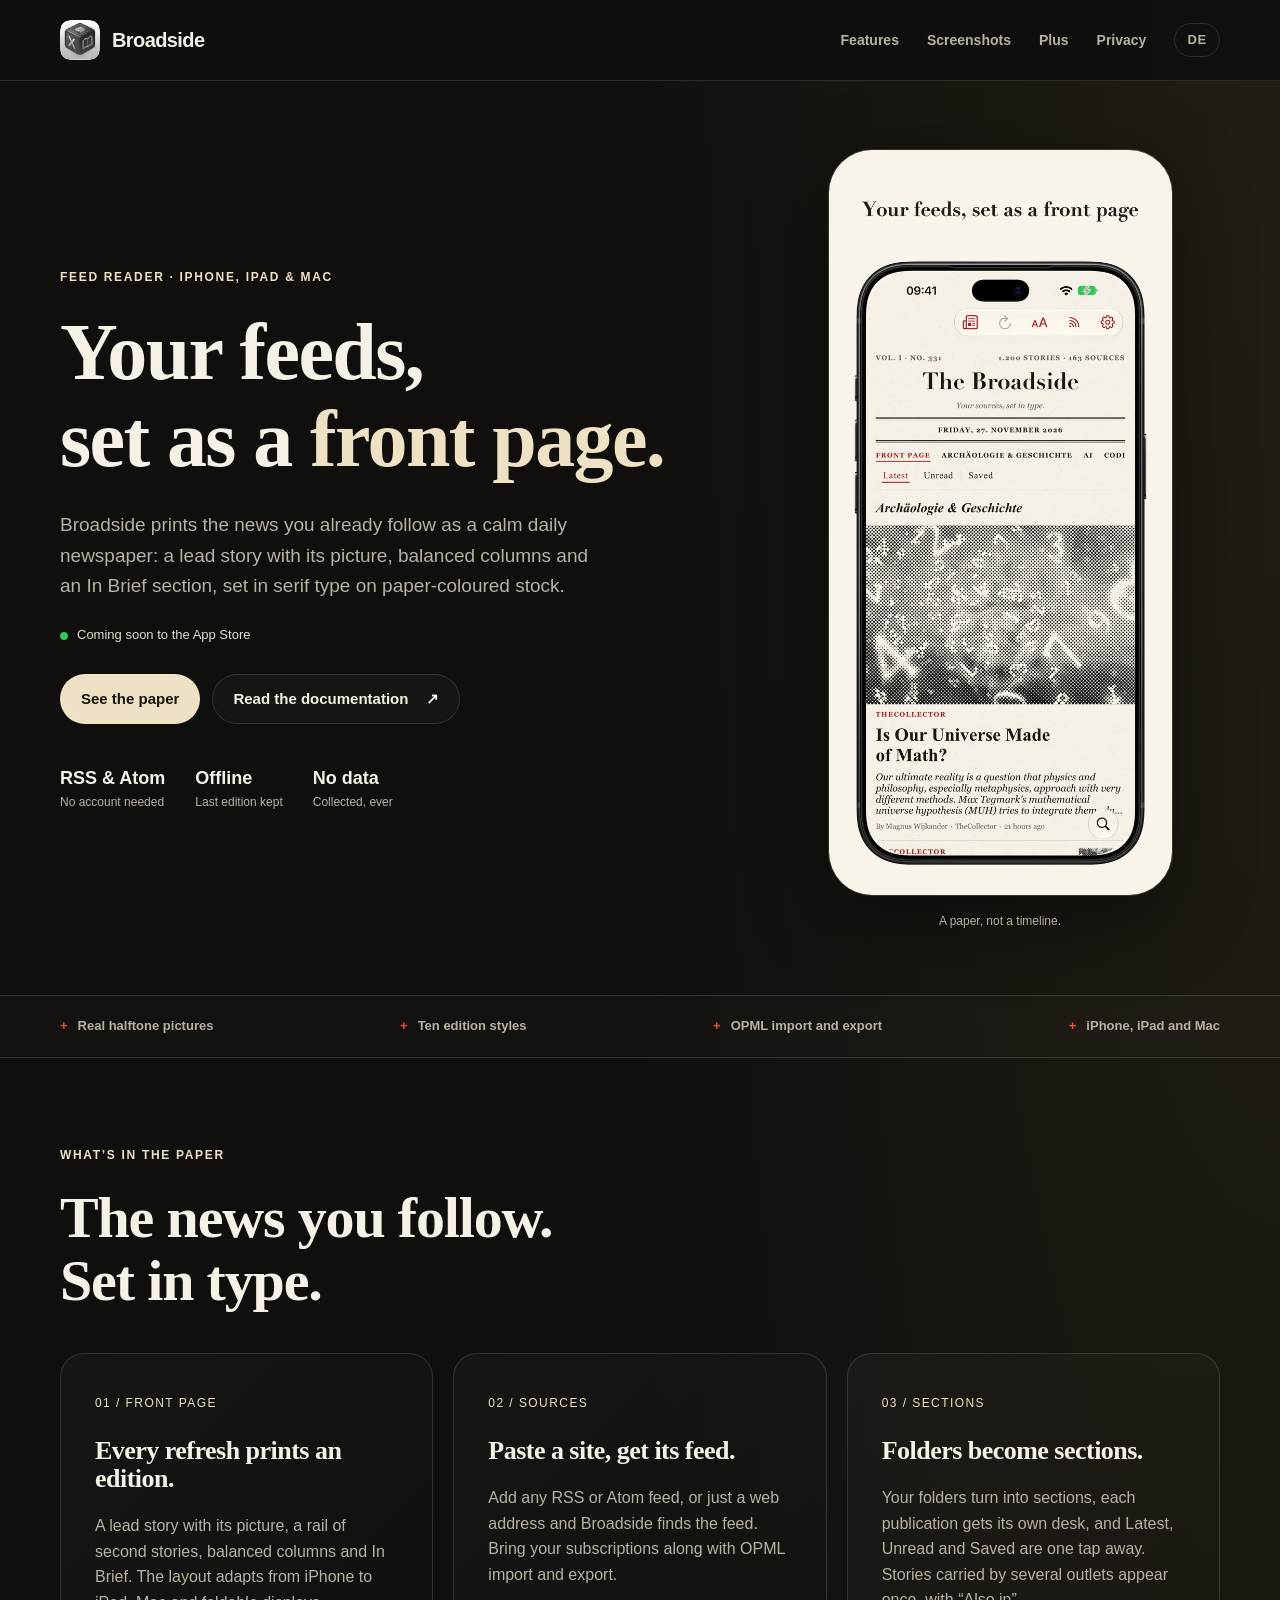
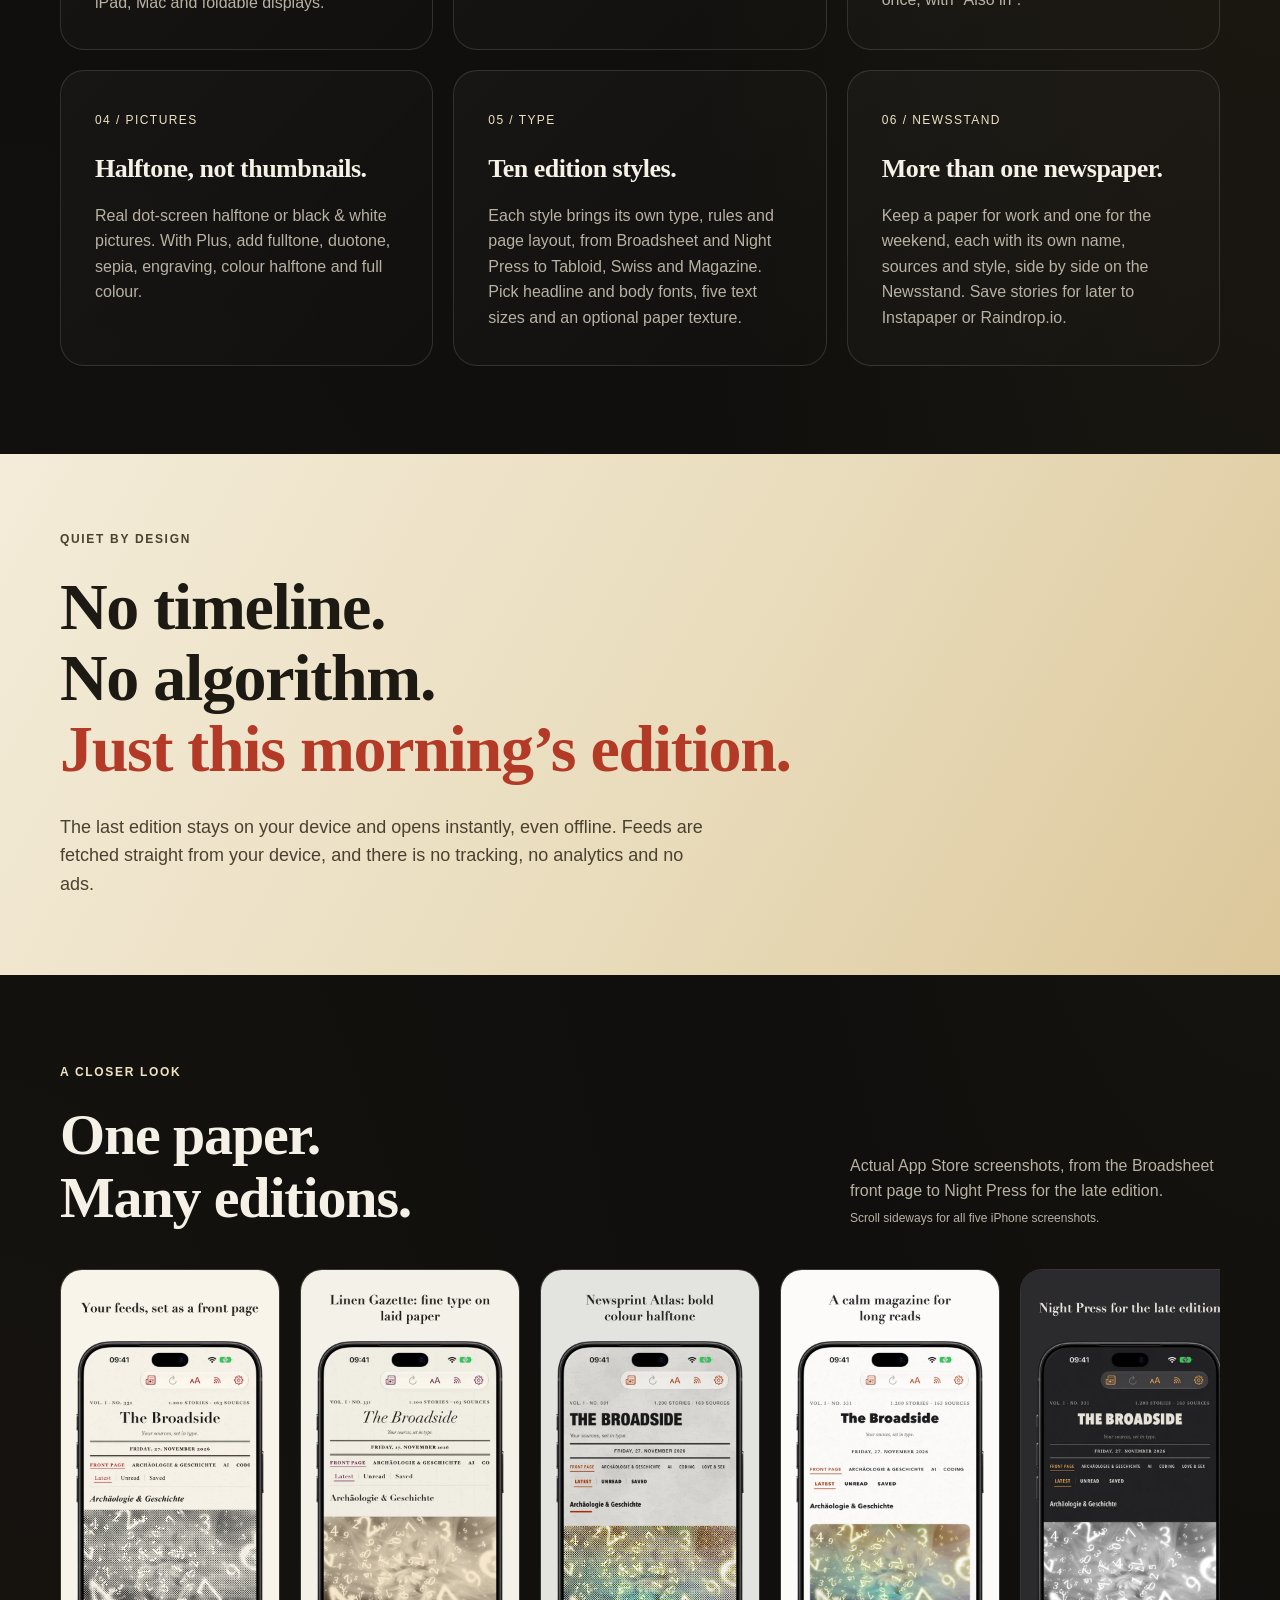
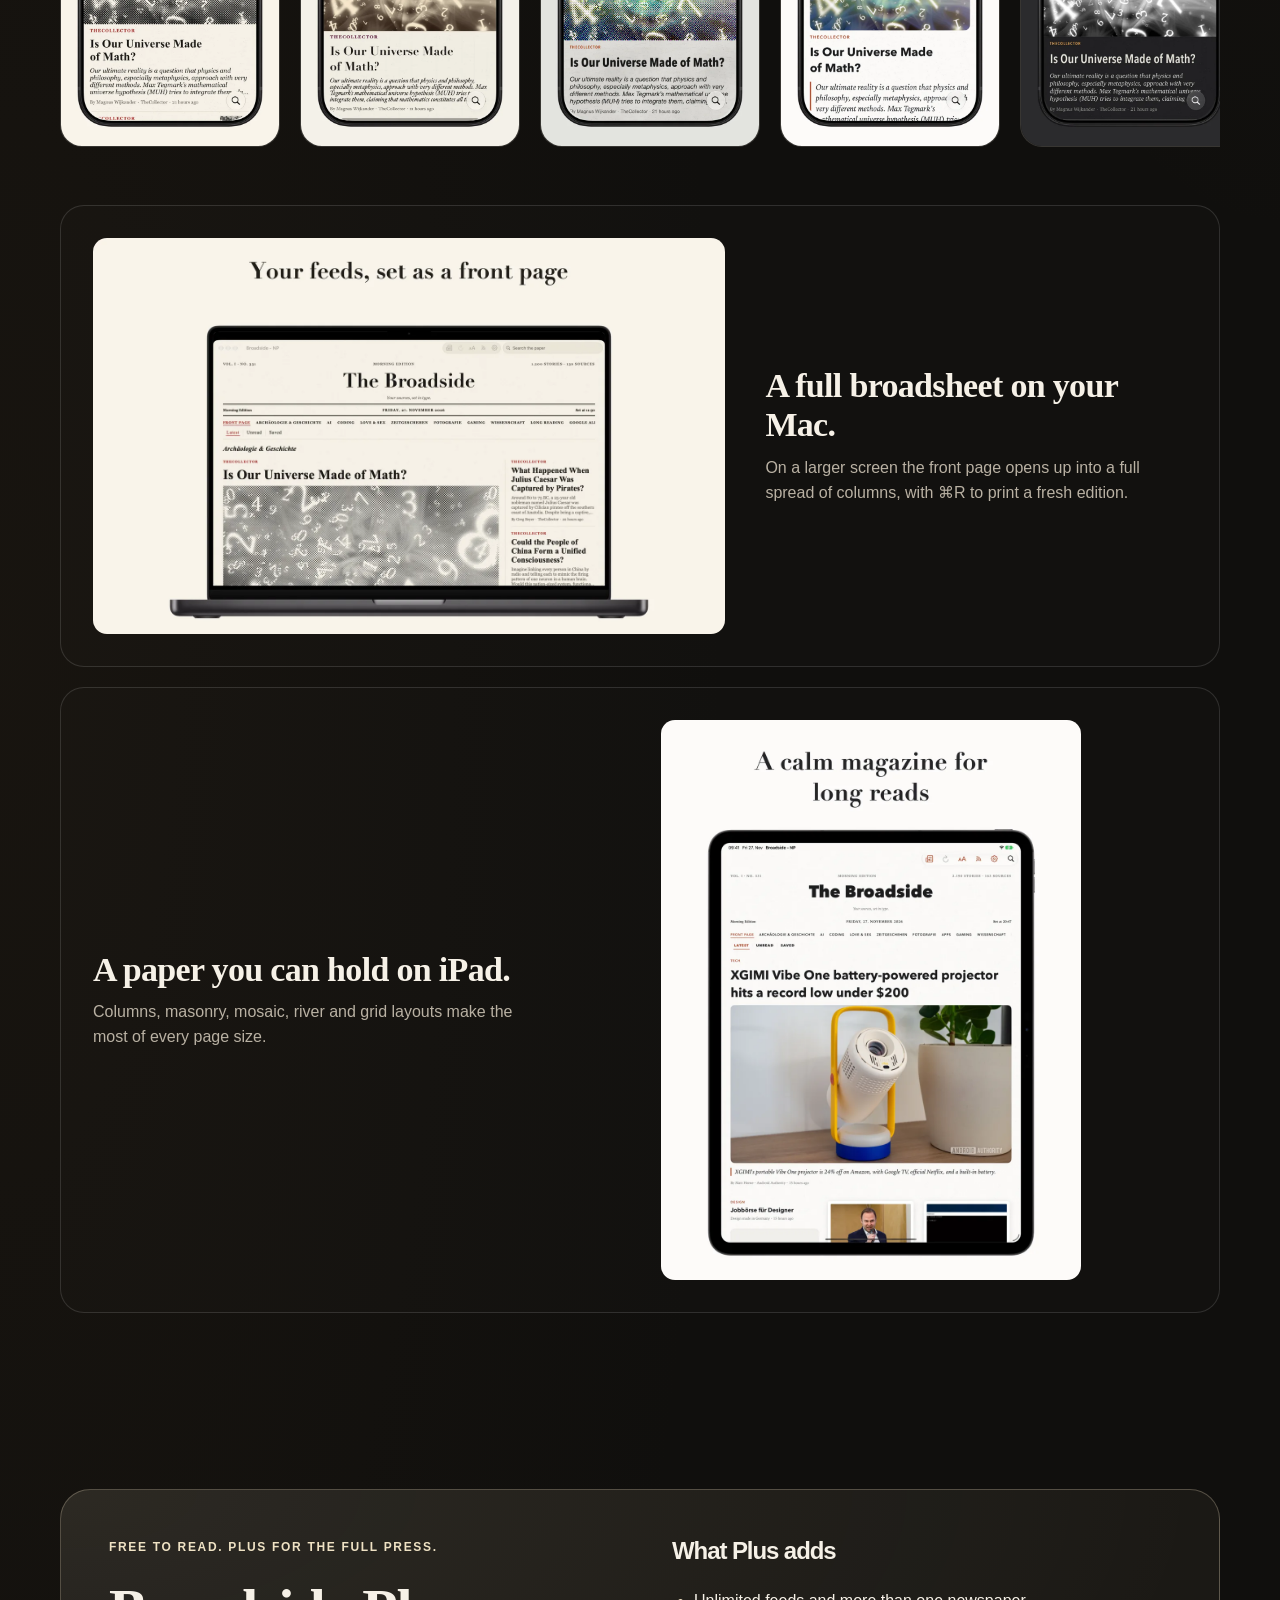
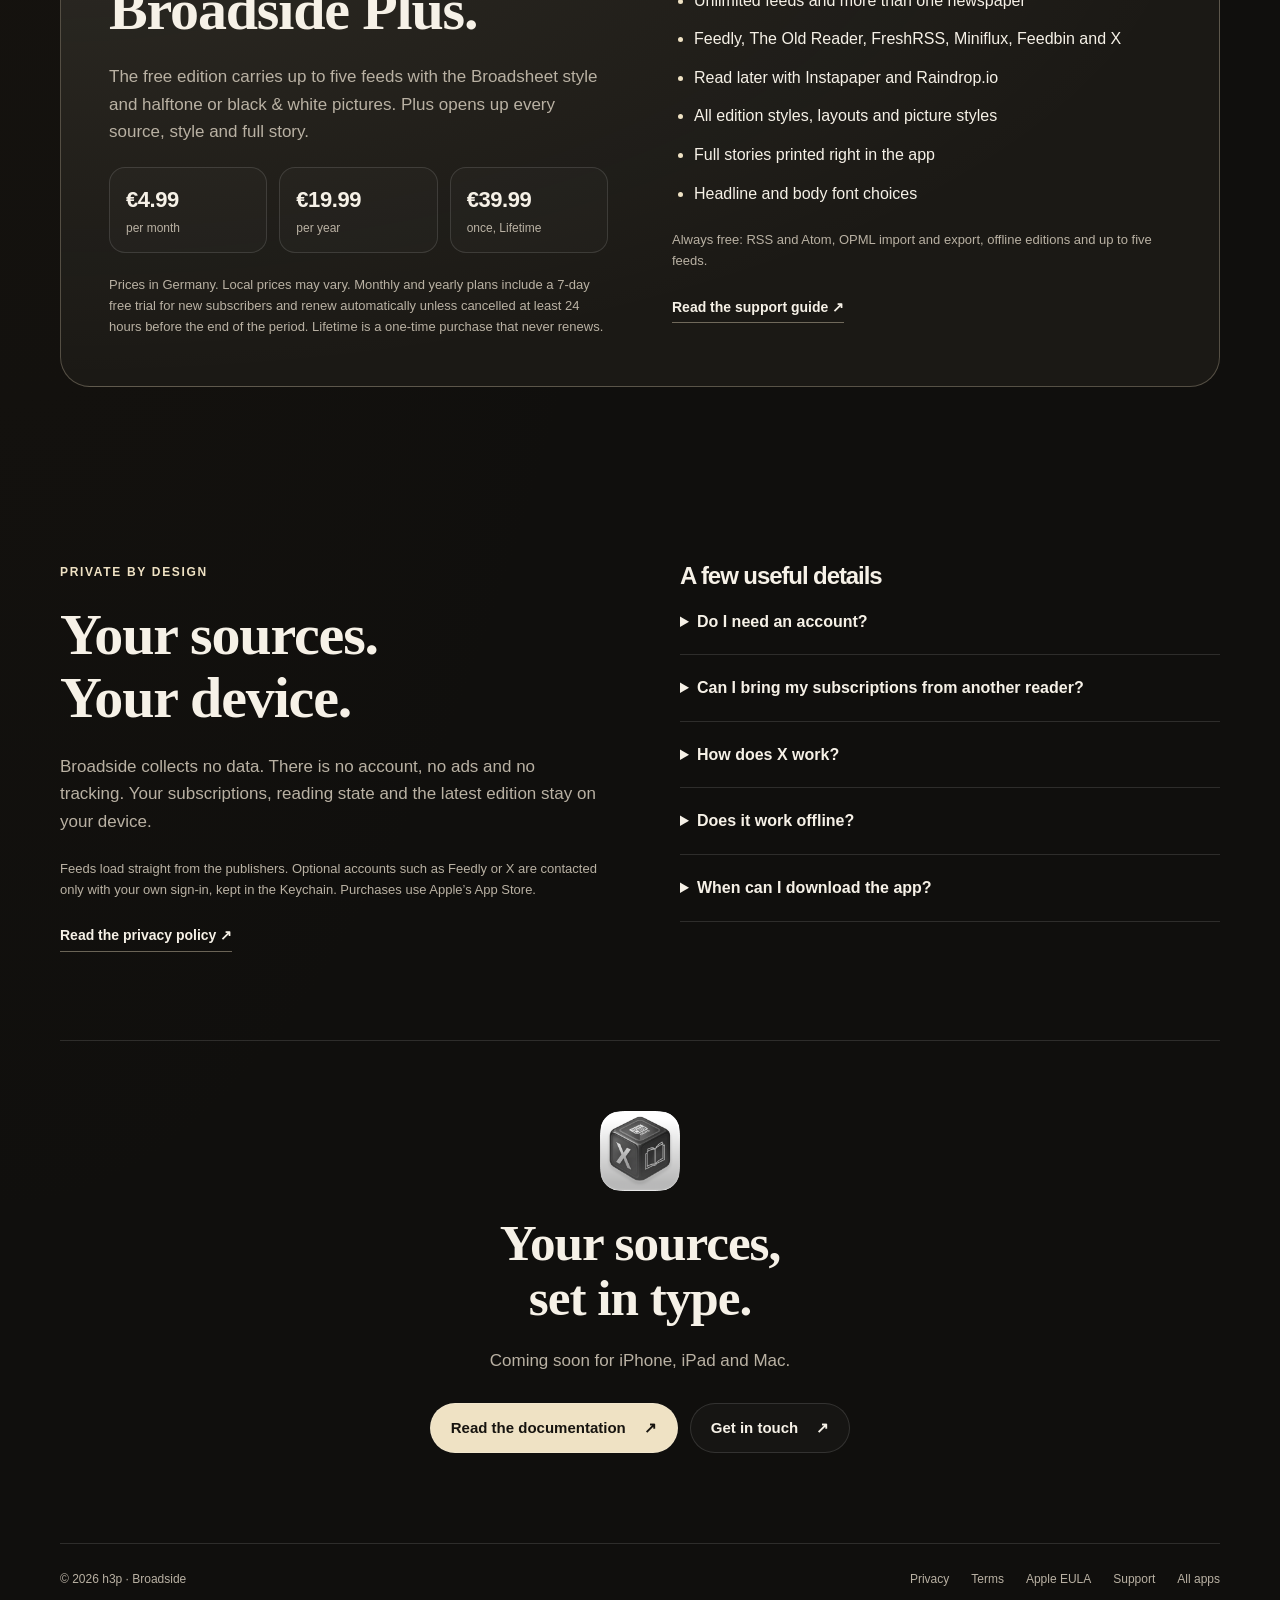
==== index.html @ 6dae5996 "Add Broadside public website (EN/DE) Co-Authored-By: Claude Opus 5.5 <noreply@anthropic.com> Claude-" ====
<!doctype html>
<html lang="en">
<head>
  <meta charset="utf-8">
  <meta name="viewport" content="width=device-width, initial-scale=1">
  <title>Broadside — Your feeds as a front page</title>
  <meta name="description" content="Broadside sets your RSS and Atom feeds, Feedly and X as a calm printed front page on iPhone, iPad and Mac. Halftone pictures, ten edition styles, offline editions and no data collected.">
  <meta name="theme-color" content="#100f0d">
  <meta property="og:title" content="Broadside — Your feeds as a front page">
  <meta property="og:description" content="Your sources, set in type. Broadside turns RSS, Atom, Feedly and X into a calm daily newspaper for iPhone, iPad and Mac.">
  <meta property="og:type" content="website">
  <meta property="og:url" content="https://h3pdesign.github.io/Broadside-Public/">
  <meta property="og:image" content="https://h3pdesign.github.io/Broadside-Public/assets/app-icon.png">
  <link rel="canonical" href="https://h3pdesign.github.io/Broadside-Public/">
  <link rel="alternate" hreflang="en" href="https://h3pdesign.github.io/Broadside-Public/">
  <link rel="alternate" hreflang="de" href="https://h3pdesign.github.io/Broadside-Public/de/">
  <link rel="alternate" hreflang="x-default" href="https://h3pdesign.github.io/Broadside-Public/">
  <link rel="icon" href="assets/app-icon.png">
  <link rel="apple-touch-icon" href="assets/apple-touch-icon.png">
  <link rel="stylesheet" href="styles.css?v=1">
</head>
<body>
  <a class="skip-link" href="#main">Skip to content</a>
  <header class="site-header">
    <div class="container header-inner">
      <a class="brand" href="#main"><img src="assets/app-icon.png" width="40" height="40" alt=""><span>Broadside</span></a>
      <div class="header-actions">
        <nav aria-label="Main navigation"><a href="#features">Features</a><a href="#screenshots">Screenshots</a><a href="#plus">Plus</a><a href="#privacy">Privacy</a></nav>
        <a class="lang-switch" href="de/" hreflang="de" lang="de" aria-label="Deutsch">DE</a>
      </div>
    </div>
  </header>
  <main id="main">
    <section class="hero container" aria-labelledby="hero-title">
      <div class="hero-copy">
        <p class="eyebrow">FEED READER · IPHONE, IPAD &amp; MAC</p>
        <h1 id="hero-title">Your feeds,<br>set as a <span>front page.</span></h1>
        <p class="lede">Broadside prints the news you already follow as a calm daily newspaper: a lead story with its picture, balanced columns and an In Brief section, set in serif type on paper-coloured stock.</p>
        <p class="review-status"><span aria-hidden="true"></span>Coming soon to the App Store</p>
        <div class="actions"><a class="button primary" href="#screenshots">See the paper</a><a class="button secondary" href="https://apps-h3p.com/apps/broadside/overview">Read the documentation <span aria-hidden="true">↗</span></a></div>
        <div class="proof-row"><p><strong>RSS &amp; Atom</strong><span>No account needed</span></p><p><strong>Offline</strong><span>Last edition kept</span></p><p><strong>No data</strong><span>Collected, ever</span></p></div>
      </div>
      <figure class="hero-image"><img src="assets/screenshots/en/iphone-01-broadsheet.webp" width="660" height="1434" fetchpriority="high" alt="Broadside on iPhone: The Broadside masthead above a halftone lead picture and the headline Is Our Universe Made of Math?"><figcaption>A paper, not a timeline.</figcaption></figure>
    </section>
    <div class="capability-strip" aria-label="Highlights"><div class="container"><span>Real halftone pictures</span><span>Ten edition styles</span><span>OPML import and export</span><span>iPhone, iPad and Mac</span></div></div>
    <section id="features" class="section container" aria-labelledby="features-title">
      <p class="eyebrow">WHAT’S IN THE PAPER</p>
      <h2 id="features-title">The news you follow.<br>Set in type.</h2>
      <div class="feature-grid"><article class="card"><span class="card-number">01 / FRONT PAGE</span><h3>Every refresh prints an edition.</h3><p>A lead story with its picture, a rail of second stories, balanced columns and In Brief. The layout adapts from iPhone to iPad, Mac and foldable displays.</p></article><article class="card"><span class="card-number">02 / SOURCES</span><h3>Paste a site, get its feed.</h3><p>Add any RSS or Atom feed, or just a web address and Broadside finds the feed. Bring your subscriptions along with OPML import and export.</p></article><article class="card"><span class="card-number">03 / SECTIONS</span><h3>Folders become sections.</h3><p>Your folders turn into sections, each publication gets its own desk, and Latest, Unread and Saved are one tap away. Stories carried by several outlets appear once, with “Also in”.</p></article><article class="card"><span class="card-number">04 / PICTURES</span><h3>Halftone, not thumbnails.</h3><p>Real dot-screen halftone or black &amp; white pictures. With Plus, add fulltone, duotone, sepia, engraving, colour halftone and full colour.</p></article><article class="card"><span class="card-number">05 / TYPE</span><h3>Ten edition styles.</h3><p>Each style brings its own type, rules and page layout, from Broadsheet and Night Press to Tabloid, Swiss and Magazine. Pick headline and body fonts, five text sizes and an optional paper texture.</p></article><article class="card"><span class="card-number">06 / NEWSSTAND</span><h3>More than one newspaper.</h3><p>Keep a paper for work and one for the weekend, each with its own name, sources and style, side by side on the Newsstand. Save stories for later to Instapaper or Raindrop.io.</p></article></div>
    </section>
    <section class="statement"><div class="container"><p class="eyebrow">QUIET BY DESIGN</p><h2>No timeline.<br>No algorithm.<br><span>Just this morning’s edition.</span></h2><p>The last edition stays on your device and opens instantly, even offline. Feeds are fetched straight from your device, and there is no tracking, no analytics and no ads.</p></div></section>
    <section id="screenshots" class="section container" aria-labelledby="screenshots-title">
      <div class="section-heading"><div><p class="eyebrow">A CLOSER LOOK</p><h2 id="screenshots-title">One paper.<br>Many editions.</h2></div><p>Actual App Store screenshots, from the Broadsheet front page to Night Press for the late edition.<br><span class="gallery-hint">Scroll sideways for all five iPhone screenshots.</span></p></div>
      <div class="gallery" role="region" aria-label="iPhone screenshots" tabindex="0"><figure><img src="assets/screenshots/en/iphone-01-broadsheet.webp" width="660" height="1434" loading="lazy" alt="Your feeds, set as a front page. The Broadsheet edition with a halftone lead picture."></figure><figure><img src="assets/screenshots/en/iphone-02-linenGazette.webp" width="660" height="1434" loading="lazy" alt="Linen Gazette: fine type on laid paper, with a sepia picture."></figure><figure><img src="assets/screenshots/en/iphone-03-newsprintAtlas.webp" width="660" height="1434" loading="lazy" alt="Newsprint Atlas: bold colour halftone under a heavy masthead."></figure><figure><img src="assets/screenshots/en/iphone-04-magazine.webp" width="660" height="1434" loading="lazy" alt="A calm magazine for long reads, with a full-colour picture."></figure><figure><img src="assets/screenshots/en/iphone-05-nightPress.webp" width="660" height="1434" loading="lazy" alt="Night Press for the late edition: light type on a dark page."></figure></div>
      <figure class="device-panel"><img src="assets/screenshots/en/mac-01-broadsheet.webp" width="1440" height="900" loading="lazy" alt="Broadside on Mac: a full broadsheet front page with several columns of stories."><figcaption><strong>A full broadsheet on your Mac.</strong><span>On a larger screen the front page opens up into a full spread of columns, with ⌘R to print a fresh edition.</span></figcaption></figure>
      <figure class="device-panel ipad"><figcaption><strong>A paper you can hold on iPad.</strong><span>Columns, masonry, mosaic, river and grid layouts make the most of every page size.</span></figcaption><img src="assets/screenshots/en/ipad-04-magazine.webp" width="1032" height="1376" loading="lazy" alt="Broadside on iPad: the Magazine edition with a large picture and long-read columns."></figure>
    </section>
    <section id="plus" class="section container" aria-labelledby="plus-title">
      <div class="access-panel">
        <div><p class="eyebrow">FREE TO READ. PLUS FOR THE FULL PRESS.</p><h2 id="plus-title">Broadside Plus.</h2><p>The free edition carries up to five feeds with the Broadsheet style and halftone or black &amp; white pictures. Plus opens up every source, style and full story.</p><div class="plans"><p><strong>€4.99</strong><span>per month</span></p><p><strong>€19.99</strong><span>per year</span></p><p><strong>€39.99</strong><span>once, Lifetime</span></p></div><p class="small">Prices in Germany. Local prices may vary. Monthly and yearly plans include a 7-day free trial for new subscribers and renew automatically unless cancelled at least 24 hours before the end of the period. Lifetime is a one-time purchase that never renews.</p></div>
        <div class="access-details"><h3>What Plus adds</h3><ul><li>Unlimited feeds and more than one newspaper</li><li>Feedly, The Old Reader, FreshRSS, Miniflux, Feedbin and X</li><li>Read later with Instapaper and Raindrop.io</li><li>All edition styles, layouts and picture styles</li><li>Full stories printed right in the app</li><li>Headline and body font choices</li></ul><p class="small">Always free: RSS and Atom, OPML import and export, offline editions and up to five feeds.</p><a class="text-link" href="https://apps-h3p.com/apps/broadside/support">Read the support guide <span aria-hidden="true">↗</span></a></div>
      </div>
    </section>
    <section id="privacy" class="section container privacy-section" aria-labelledby="privacy-title">
      <div><p class="eyebrow">PRIVATE BY DESIGN</p><h2 id="privacy-title">Your sources.<br>Your device.</h2><p>Broadside collects no data. There is no account, no ads and no tracking. Your subscriptions, reading state and the latest edition stay on your device.</p><p class="small">Feeds load straight from the publishers. Optional accounts such as Feedly or X are contacted only with your own sign-in, kept in the Keychain. Purchases use Apple’s App Store.</p><a class="text-link" href="https://apps-h3p.com/apps/broadside/privacy-policy">Read the privacy policy <span aria-hidden="true">↗</span></a></div>
      <div class="faq"><h3>A few useful details</h3><details><summary>Do I need an account?</summary><p>No. Add any RSS or Atom feed or paste a website address. On first launch you can also tap Add starter feeds to get going straight away.</p></details><details><summary>Can I bring my subscriptions from another reader?</summary><p>Yes. Import an OPML file in Sources, and export your paper the same way. With Plus you can also connect Feedly, The Old Reader, FreshRSS, Miniflux or Feedbin.</p></details><details><summary>How does X work?</summary><p>X is optional and part of Plus. It needs your own X developer app Client ID and an X API plan that includes the home timeline.</p></details><details><summary>Does it work offline?</summary><p>Yes. The last edition is kept on your device and opens instantly, with or without a connection.</p></details><details><summary>When can I download the app?</summary><p>Broadside is coming soon to the App Store for iPhone, iPad and Mac. Follow the <a href="https://apps-h3p.com/apps/broadside/overview">app documentation</a> for updates.</p></details></div>
    </section>
    <section class="closing container"><img src="assets/app-icon.png" width="80" height="80" loading="lazy" alt="Broadside app icon"><h2>Your sources,<br>set in type.</h2><p>Coming soon for iPhone, iPad and Mac.</p><div class="actions"><a class="button primary" href="https://apps-h3p.com/apps/broadside/overview">Read the documentation <span aria-hidden="true">↗</span></a><a class="button secondary" href="https://apps-h3p.com/support/support-and-feedback">Get in touch <span aria-hidden="true">↗</span></a></div></section>
  </main>
  <footer class="container site-footer"><p>© 2026 h3p · Broadside</p><nav aria-label="Legal and support"><a href="https://apps-h3p.com/apps/broadside/privacy-policy">Privacy</a><a href="https://apps-h3p.com/policies/terms-of-service">Terms</a><a href="https://www.apple.com/legal/internet-services/itunes/dev/stdeula/">Apple EULA</a><a href="https://apps-h3p.com/apps/broadside/support">Support</a><a href="https://h3pdesign.github.io/">All apps</a></nav></footer>
</body>
</html>
---- styles.css ----
:root{color-scheme:dark;--bg:#100f0d;--surface:#1b1915;--text:#f6f1e7;--muted:#b9b1a3;--cyan:#efe2c4;--red:#e2513a;--line:#ffffff20}
*{box-sizing:border-box}html{scroll-behavior:smooth;scroll-padding-top:100px}body{margin:0;background:radial-gradient(ellipse at 100% 0%,#5a4a2c40,transparent 38%),radial-gradient(ellipse at 0% 60%,#3a2b1a30,transparent 40%),var(--bg);color:var(--text);font-family:-apple-system,BlinkMacSystemFont,"Segoe UI",sans-serif;font-size:17px;line-height:1.6}a{color:inherit;text-decoration:none}img{display:block;max-width:100%;height:auto}h1,h2,h3,p,figure{margin:0}h1,h2,h3{line-height:1.08;letter-spacing:-.045em}p+p{margin-top:16px}.container{width:min(1160px,calc(100% - 64px));margin-inline:auto}.skip-link{position:fixed;top:8px;left:8px;padding:12px;background:var(--text);color:var(--bg);z-index:20;transform:translateY(-160%)}.skip-link:focus{transform:none}:focus-visible{outline:3px solid var(--cyan);outline-offset:5px;border-radius:4px}
.site-header{position:sticky;top:0;z-index:10;background:#100f0ded;border-bottom:1px solid var(--line)}.header-inner{min-height:80px;display:flex;align-items:center;justify-content:space-between;gap:24px}.brand{display:flex;align-items:center;gap:12px;font-size:20px;font-weight:700;letter-spacing:-.03em}.brand img{border-radius:10px}.header-inner nav{display:flex;gap:28px;font-size:14px;font-weight:600;color:var(--muted)}nav a:hover,.text-link:hover{color:var(--cyan)}
.hero{display:grid;grid-template-columns:1.2fr .8fr;align-items:center;gap:60px;padding-block:68px 64px}.eyebrow{font-size:12px;font-weight:750;letter-spacing:.14em;color:var(--cyan);margin-bottom:22px}.hero h1{font-size:clamp(50px,6.6vw,80px);font-weight:750}.hero h1 span{color:var(--cyan)}.lede{font-size:19px;color:var(--muted);max-width:540px;margin-top:28px}.review-status{display:flex;align-items:center;gap:9px;font-size:13px;color:#e3dccd;margin-top:24px}.review-status span{width:8px;height:8px;border-radius:50%;background:#34c759;flex-shrink:0}.actions{display:flex;flex-wrap:wrap;gap:12px;margin-top:28px}.button{display:inline-flex;align-items:center;justify-content:center;gap:18px;min-height:48px;padding:12px 20px;border-radius:99px;font-size:15px;font-weight:650;border:1px solid var(--line)}.primary{background:var(--cyan);color:#17140f}.primary:hover{background:#fbf3df}.secondary{background:#ffffff07}.secondary:hover{background:#ffffff14}.proof-row{display:flex;gap:30px;margin-top:40px}.proof-row p{margin:0;display:grid}.proof-row strong{font-size:18px}.proof-row span{font-size:12px;color:var(--muted)}.hero-image{width:min(100%,345px);justify-self:center}.hero-image img{border-radius:44px;border:1px solid var(--line);box-shadow:0 24px 80px #0007}.hero-image figcaption{text-align:center;font-size:12px;color:var(--muted);margin-top:16px}
.capability-strip{border-block:1px solid var(--line);background:#ffffff03}.capability-strip .container{display:flex;justify-content:space-between;gap:24px;padding-block:20px;flex-wrap:wrap}.capability-strip span{font-size:13px;font-weight:650;color:var(--muted)}.capability-strip span::before{content:"+";color:var(--red);margin-right:10px}.section{padding-block:88px}.section h2{font-size:clamp(38px,5vw,58px)}.feature-grid{display:grid;grid-template-columns:repeat(3,minmax(0,1fr));gap:20px;margin-top:40px}.card{padding:34px;border-radius:24px;background:linear-gradient(135deg,#ffffff08,#ffffff02);border:1px solid var(--line)}.card-number{font-size:12px;letter-spacing:.12em;color:var(--cyan)}.card h3{font-size:26px;margin-top:22px;max-width:350px}.card .source{display:block;margin-top:18px;font-size:12px;color:#9a917f}.card p{margin-top:20px;color:var(--muted);font-size:16px}.statement{background:linear-gradient(120deg,#f4ecd9,#e9dcbc 55%,#dcc79a);color:#1d1a14;padding-block:76px}.statement .eyebrow{color:#4a4130}.statement h2{font-size:clamp(36px,5.6vw,66px)}.statement h2 span{color:#b23a26}.statement p:last-child{max-width:650px;margin-top:28px;color:#4a4130;font-size:18px}.section-heading{display:flex;align-items:flex-end;justify-content:space-between;gap:40px}.section-heading>p{max-width:370px;color:var(--muted);font-size:16px}.gallery{display:grid;grid-auto-flow:column;grid-auto-columns:minmax(220px,260px);gap:20px;margin-top:40px;overflow-x:auto;scroll-snap-type:x mandatory;padding-bottom:18px;scrollbar-color:#ffffff30 transparent}.gallery figure{scroll-snap-align:start}.gallery figure{min-width:0}.gallery img{width:100%;aspect-ratio:660/1434;object-fit:cover;background:#1b1915;border-radius:22px;border:1px solid var(--line)}.gallery figcaption{margin-top:16px;display:grid;gap:5px}.gallery figcaption strong{font-size:15px;line-height:1.3}.gallery figcaption span{font-size:13px;color:var(--muted);line-height:1.4}
.access-panel{display:grid;grid-template-columns:1fr 1fr;gap:64px;padding:48px;border:1px solid #efe2c444;border-radius:30px;background:radial-gradient(ellipse at 0 0,#efe2c415,transparent 70%),var(--surface)}.access-panel p{color:var(--muted);margin-top:22px}.access-panel .eyebrow{margin-top:0;color:var(--cyan)}.access-panel .price{font-size:42px;color:var(--text);font-weight:700;line-height:1.2;letter-spacing:-.035em}.price span{display:block;font-size:14px;font-weight:400;letter-spacing:0;margin-top:8px}.small{font-size:13px;color:var(--muted)}.access-details h3,.faq h3{font-size:24px}.access-details ul{padding-left:22px;margin-block:24px;display:grid;gap:13px;font-size:16px}.access-details li::marker{color:var(--cyan)}.text-link{display:inline-block;font-size:14px;font-weight:650;border-bottom:1px solid #efe2c466;padding-bottom:4px;margin-top:24px}.privacy-section{display:grid;grid-template-columns:1fr 1fr;gap:80px}.privacy-section p:not(.eyebrow){color:var(--muted);margin-top:24px}.faq details{border-bottom:1px solid var(--line);padding-block:20px}.faq summary{font-weight:600;font-size:16px;cursor:pointer;min-height:24px}.faq details p{font-size:14px}.faq details a{color:var(--cyan);text-decoration:underline}.closing{text-align:center;padding-block:70px 90px;border-top:1px solid var(--line)}.closing img{margin:0 auto 24px;border-radius:20px}.closing h2{font-size:clamp(36px,4vw,52px)}.closing p{color:var(--muted);margin-top:22px}.closing .actions{justify-content:center}.site-footer{padding-block:26px;border-top:1px solid var(--line);display:flex;justify-content:space-between;gap:24px;color:var(--muted);font-size:12px}.site-footer nav{display:flex;gap:22px;flex-wrap:wrap}
@media(min-width:1400px){.hero{gap:90px}.hero-image{width:360px}}
@media(max-width:900px){.container{width:calc(100% - 40px)}.hero{gap:30px}.hero h1{font-size:54px}.hero-image{width:270px}.header-inner nav{gap:16px}.proof-row{gap:18px}.access-panel{gap:32px;padding:32px}.privacy-section{gap:40px}.gallery{gap:16px}.section-heading>p{max-width:290px}}
@media(max-width:620px){.container{width:calc(100% - 36px)}.header-inner{min-height:72px;flex-wrap:wrap;gap:12px;padding-block:14px}.brand{font-size:18px}.brand img{width:32px;height:32px}.header-inner nav{width:100%;justify-content:space-between;font-size:12px;gap:8px}.hero{grid-template-columns:1fr;padding-block:42px;gap:36px}.hero h1{font-size:56px}.lede{font-size:17px}.review-status{font-size:12px}.proof-row{justify-content:space-between;gap:8px}.proof-row strong{font-size:16px}.proof-row span{font-size:11px}.hero-image{width:280px}.capability-strip .container{display:grid;grid-template-columns:1fr 1fr;gap:14px}.capability-strip span{font-size:12px}.section{padding-block:56px}.feature-grid{grid-template-columns:1fr;gap:14px;margin-top:28px}.card{padding:26px}.card h3{font-size:28px}.statement{padding-block:52px}.section-heading{display:block}.section-heading>p{margin-top:24px;max-width:none}.gallery{grid-auto-columns:72%;gap:16px}.access-panel{grid-template-columns:1fr;padding:26px;gap:36px;border-radius:24px}.privacy-section{grid-template-columns:1fr;gap:40px}.closing{padding-block:50px 60px}.site-footer{flex-direction:column;gap:14px}.site-footer nav{gap:14px}html{scroll-padding-top:125px}}
@media(prefers-reduced-motion:reduce){html{scroll-behavior:auto}}

.header-actions{display:flex;align-items:center;gap:28px}.lang-switch{font-size:13px;font-weight:700;letter-spacing:.06em;padding:6px 12px;border:1px solid var(--line);border-radius:99px;color:var(--muted)}.lang-switch:hover{color:var(--cyan);border-color:#efe2c466}
.gallery-hint{font-size:12px;color:var(--muted);margin-top:4px}
@media(max-width:900px){.feature-grid{grid-template-columns:repeat(2,minmax(0,1fr))}.header-actions{gap:16px}}
@media(max-width:620px){.feature-grid{grid-template-columns:1fr}.header-actions{width:100%;gap:12px}.header-actions nav{flex:1}.lang-switch{padding:4px 10px;font-size:12px}}

h1,h2,.card h3{font-family:ui-serif,"New York",Georgia,"Times New Roman",serif;letter-spacing:-.02em;font-weight:700}.hero h1{font-weight:700}
.device-panel{display:grid;grid-template-columns:minmax(0,1.5fr) minmax(0,1fr);align-items:center;gap:40px;margin-top:40px;padding:32px;border:1px solid var(--line);border-radius:24px;background:#ffffff03}.device-panel+.device-panel{margin-top:20px;grid-template-columns:minmax(0,1fr) minmax(0,1.5fr)}.device-panel img{width:100%;border-radius:14px}.device-panel.ipad img{max-width:420px;margin-inline:auto}.device-panel figcaption{display:grid;gap:10px}.device-panel figcaption strong{font-family:ui-serif,"New York",Georgia,serif;font-size:clamp(24px,3vw,34px);line-height:1.15;letter-spacing:-.02em}.device-panel figcaption span{color:var(--muted);font-size:16px}
.plans{display:grid;grid-template-columns:repeat(3,minmax(0,1fr));gap:12px;margin-top:22px}.plans p{margin:0;padding:14px 16px;border:1px solid var(--line);border-radius:16px;background:#ffffff05;color:var(--text);display:grid;gap:2px}.plans strong{font-size:22px;letter-spacing:-.02em}.plans span{font-size:12px;color:var(--muted)}
@media(max-width:620px){.device-panel,.device-panel+.device-panel{grid-template-columns:1fr;gap:22px;padding:20px}.device-panel.ipad figcaption{order:2}.plans{grid-template-columns:1fr}}
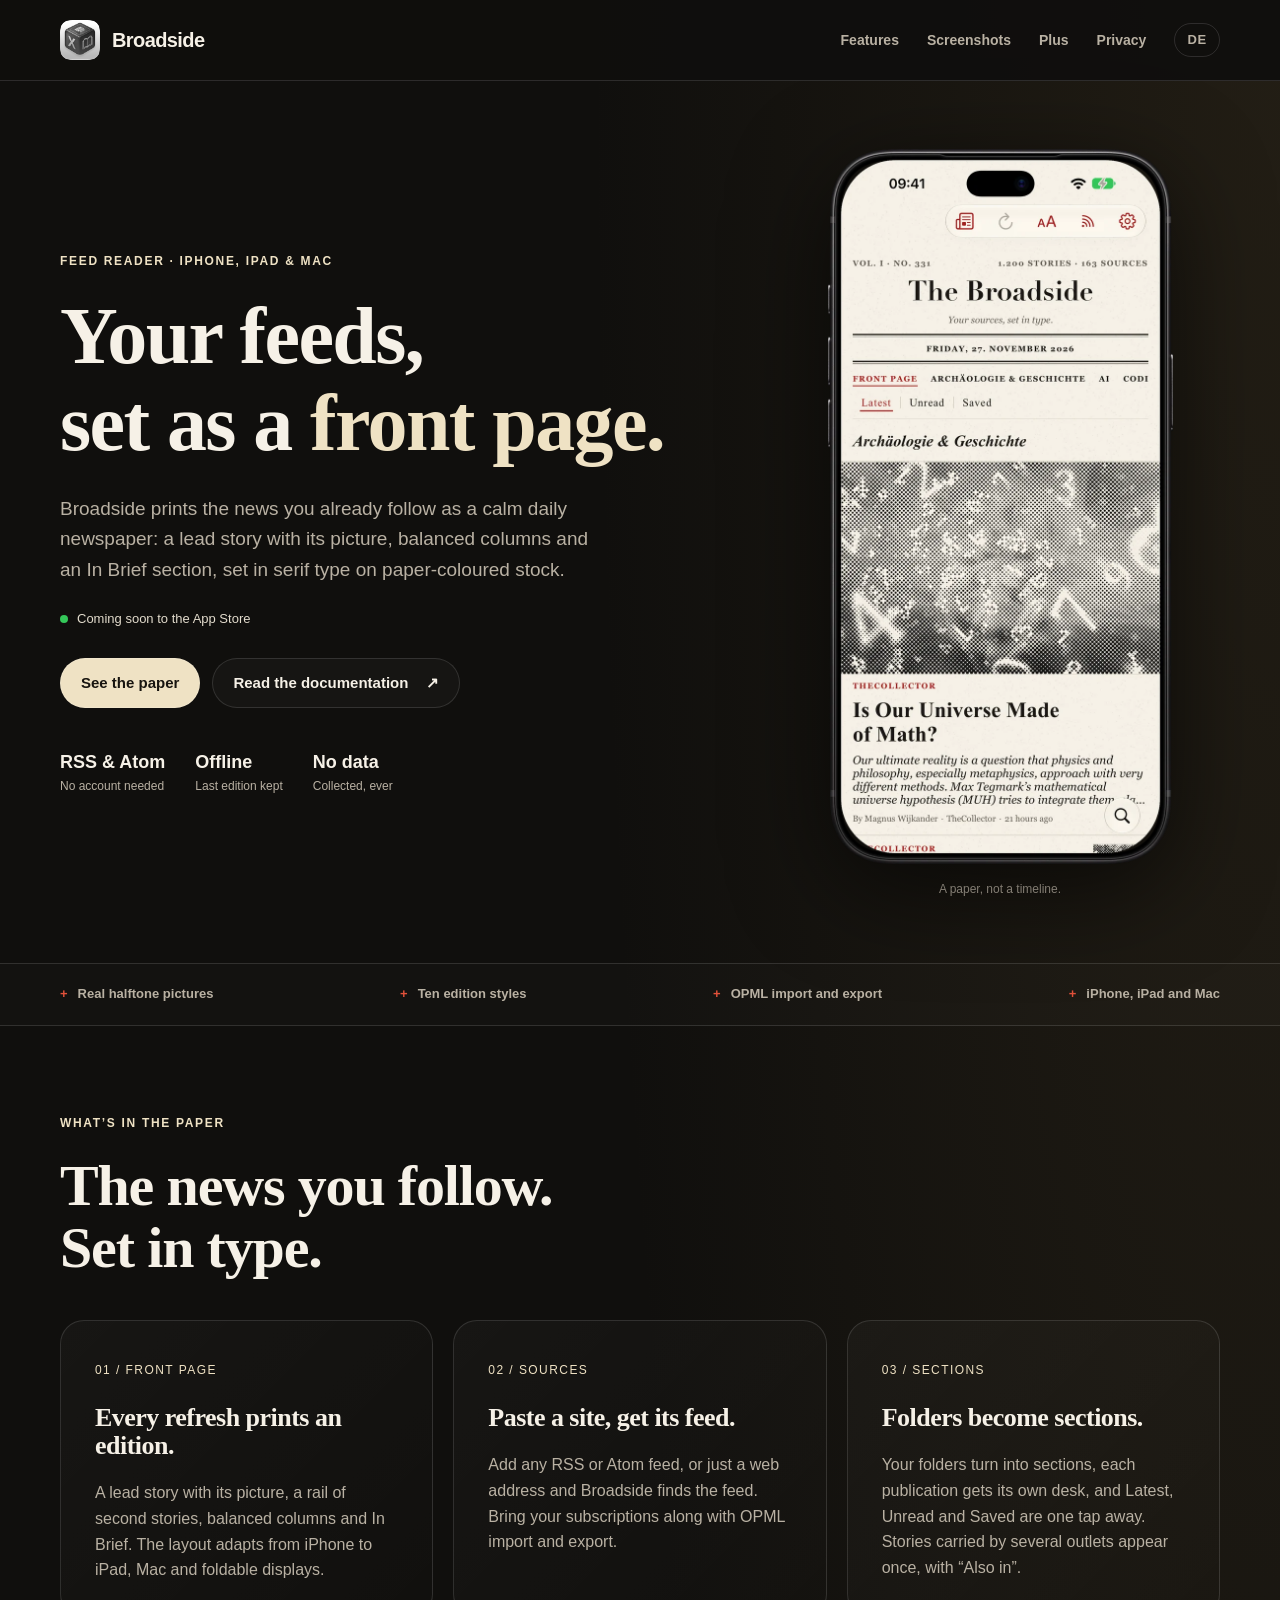
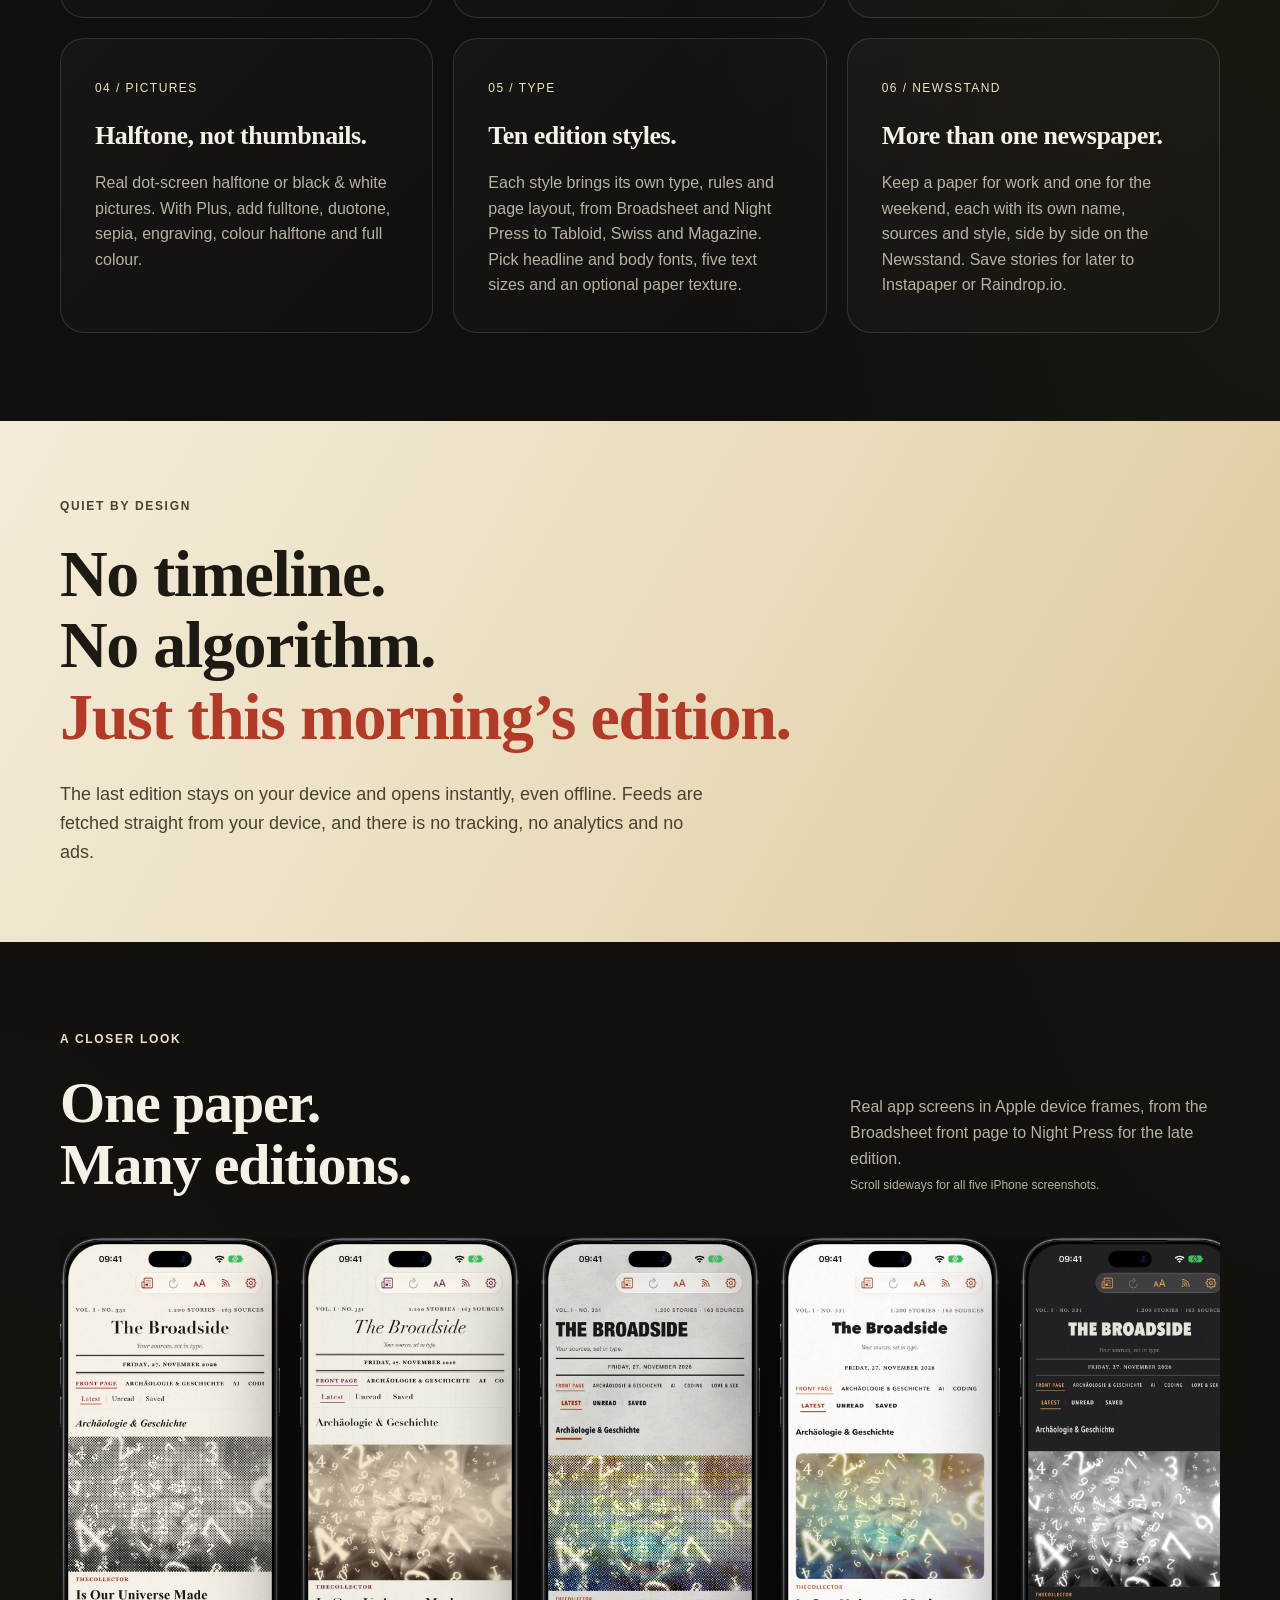
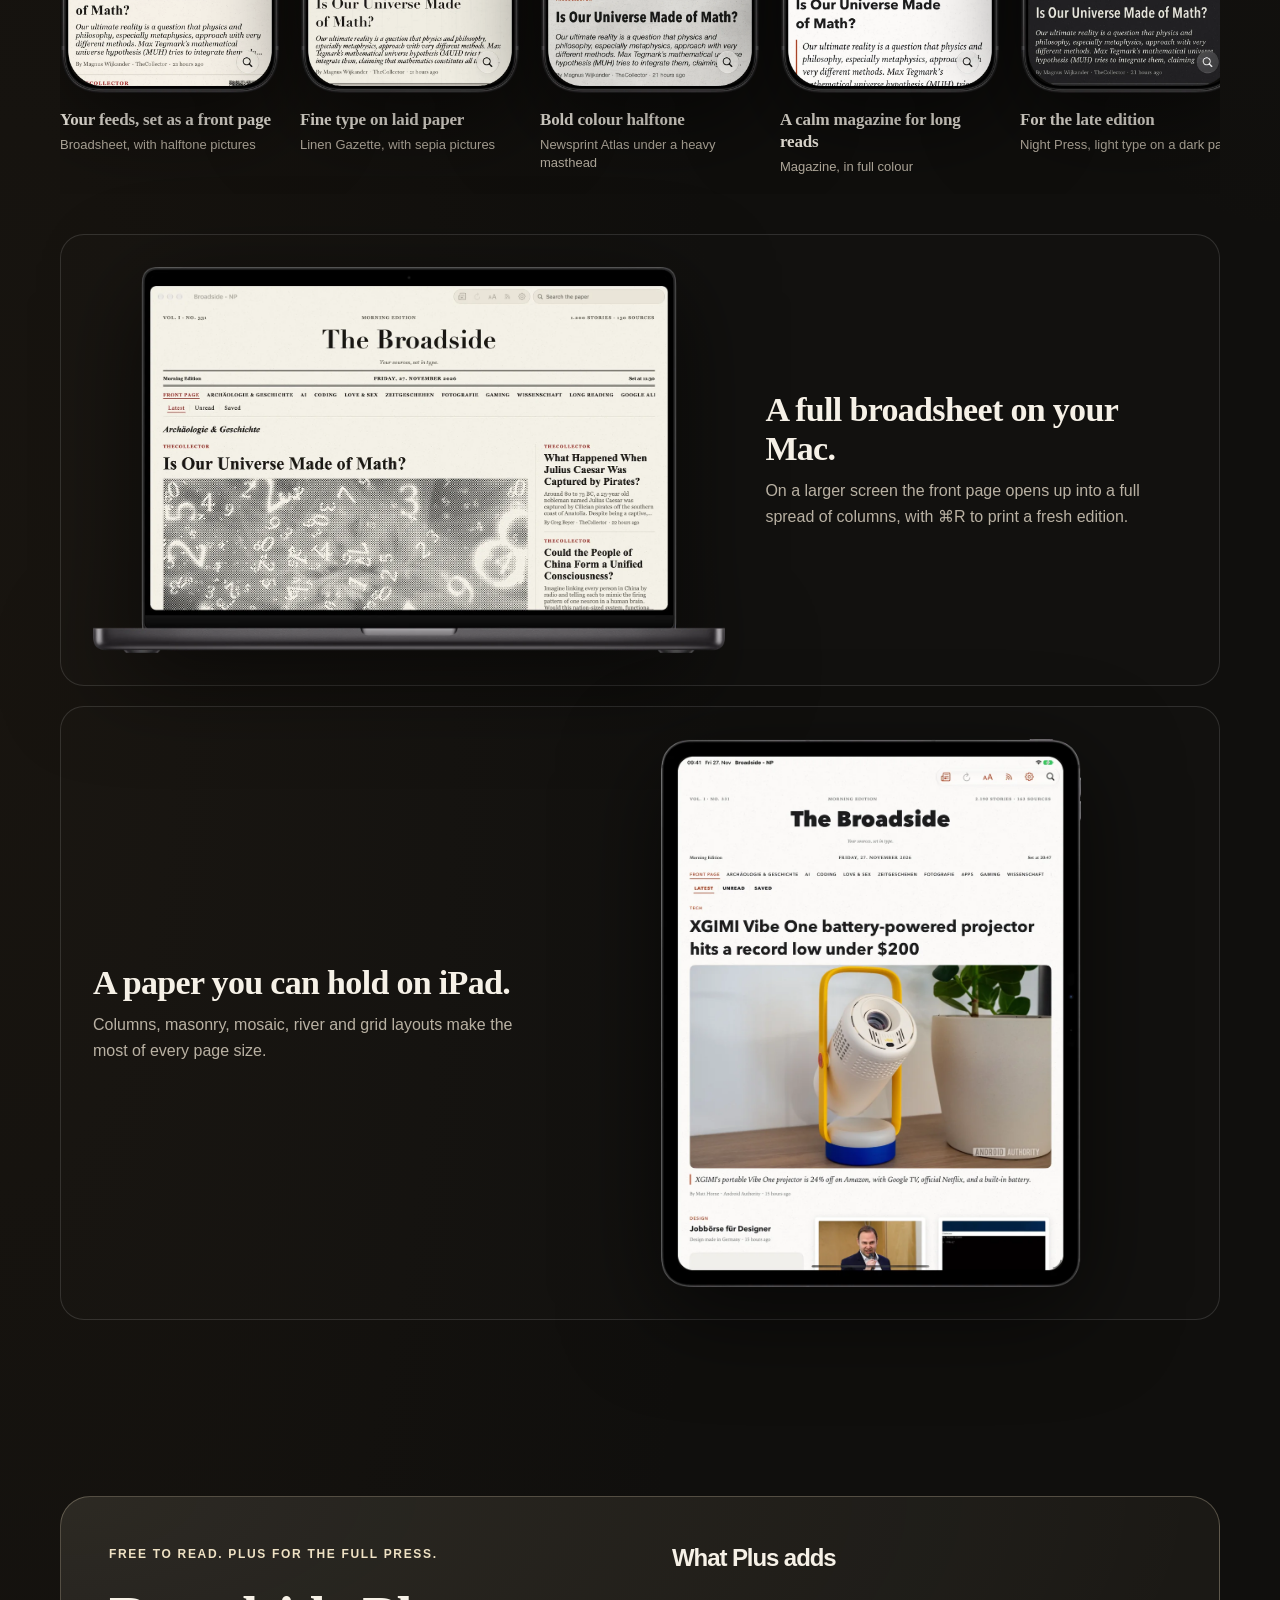
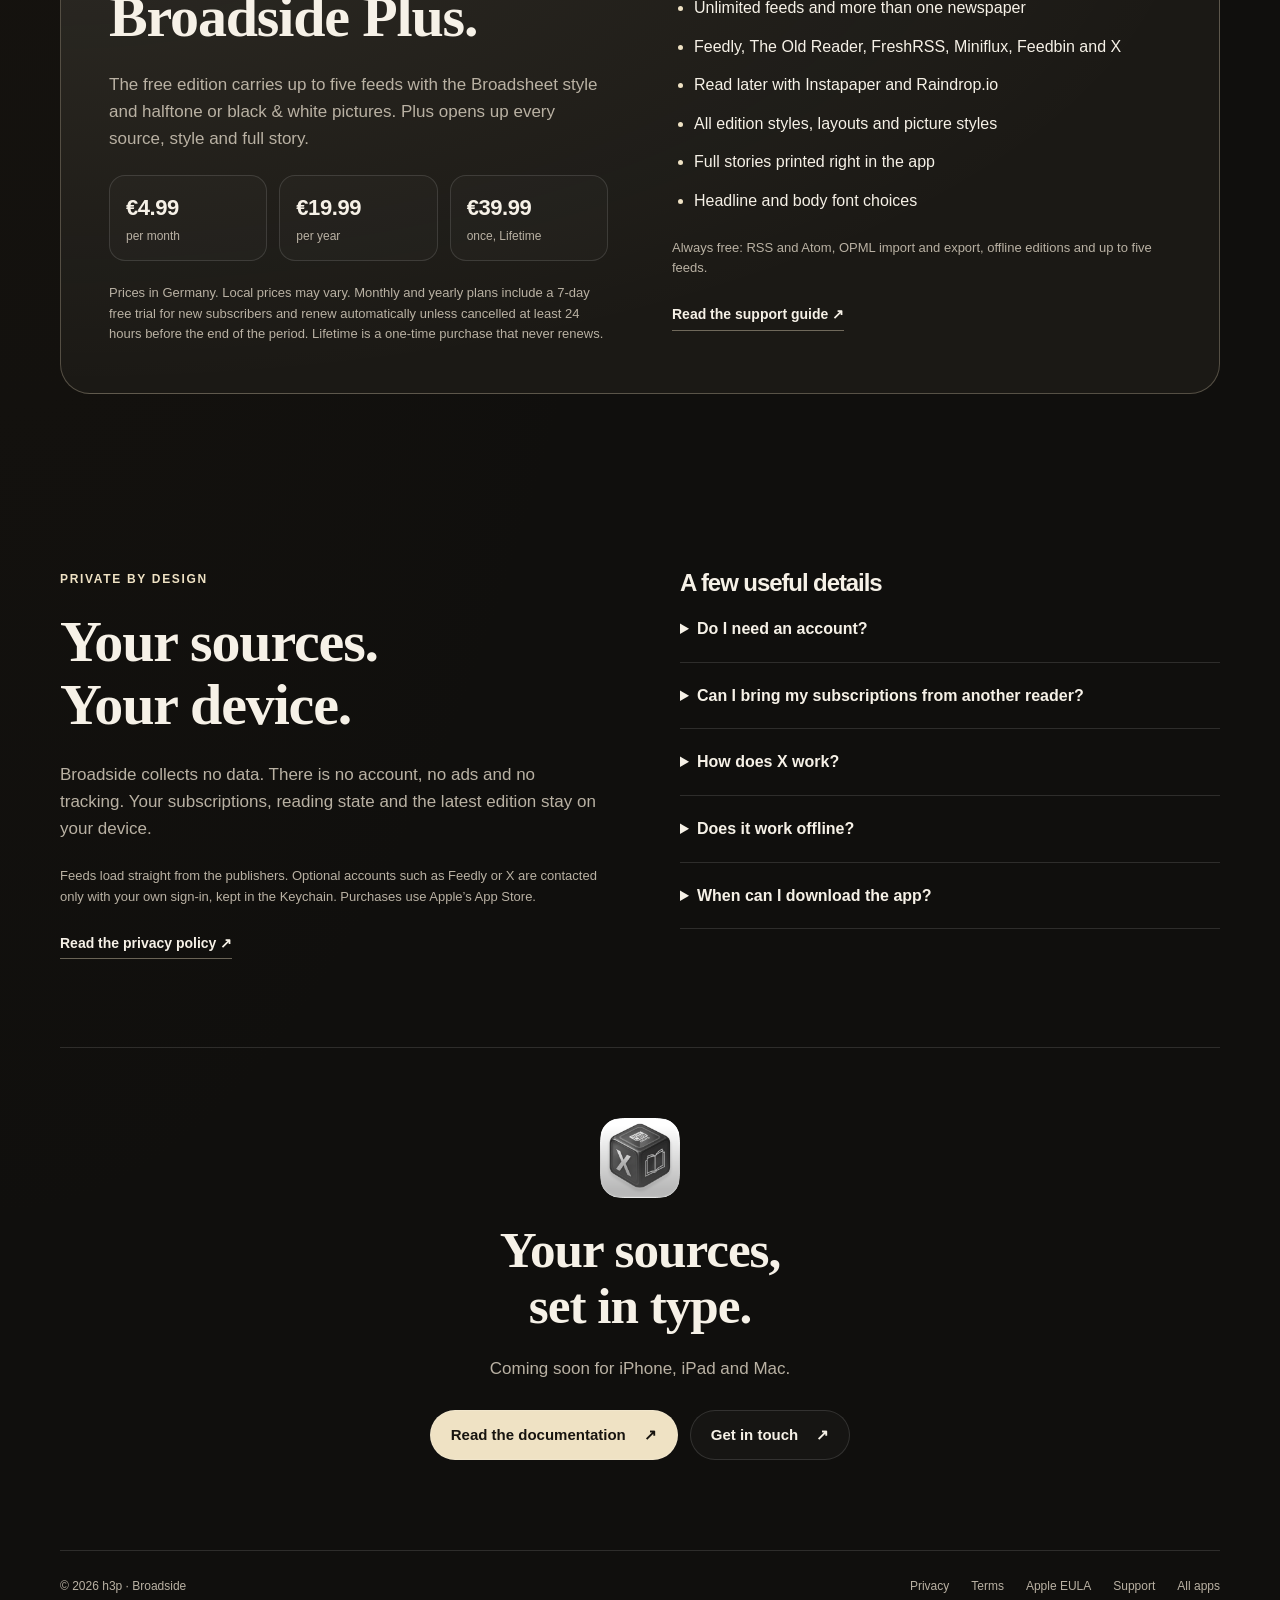
==== commit 7c83f2ed: "Use transparent Apple device frames for screenshots Co-Authored-By: Claude Opus 5.5 <noreply@anthrop" ====
--- a/index.html
+++ b/index.html
@@ -17,7 +17,7 @@
   <link rel="alternate" hreflang="x-default" href="https://h3pdesign.github.io/Broadside-Public/">
   <link rel="icon" href="assets/app-icon.png">
   <link rel="apple-touch-icon" href="assets/apple-touch-icon.png">
-  <link rel="stylesheet" href="styles.css?v=1">
+  <link rel="stylesheet" href="styles.css?v=2">
 </head>
 <body>
   <a class="skip-link" href="#main">Skip to content</a>
@@ -40,7 +40,7 @@
         <div class="actions"><a class="button primary" href="#screenshots">See the paper</a><a class="button secondary" href="https://apps-h3p.com/apps/broadside/overview">Read the documentation <span aria-hidden="true">↗</span></a></div>
         <div class="proof-row"><p><strong>RSS &amp; Atom</strong><span>No account needed</span></p><p><strong>Offline</strong><span>Last edition kept</span></p><p><strong>No data</strong><span>Collected, ever</span></p></div>
       </div>
-      <figure class="hero-image"><img src="assets/screenshots/en/iphone-01-broadsheet.webp" width="660" height="1434" fetchpriority="high" alt="Broadside on iPhone: The Broadside masthead above a halftone lead picture and the headline Is Our Universe Made of Math?"><figcaption>A paper, not a timeline.</figcaption></figure>
+      <figure class="hero-image"><img src="assets/screenshots/devices/iphone-01-broadsheet.webp" width="700" height="1450" fetchpriority="high" alt="Broadside on iPhone: The Broadside masthead above a halftone lead picture and the headline Is Our Universe Made of Math?"><figcaption>A paper, not a timeline.</figcaption></figure>
     </section>
     <div class="capability-strip" aria-label="Highlights"><div class="container"><span>Real halftone pictures</span><span>Ten edition styles</span><span>OPML import and export</span><span>iPhone, iPad and Mac</span></div></div>
     <section id="features" class="section container" aria-labelledby="features-title">
@@ -50,10 +50,10 @@
     </section>
     <section class="statement"><div class="container"><p class="eyebrow">QUIET BY DESIGN</p><h2>No timeline.<br>No algorithm.<br><span>Just this morning’s edition.</span></h2><p>The last edition stays on your device and opens instantly, even offline. Feeds are fetched straight from your device, and there is no tracking, no analytics and no ads.</p></div></section>
     <section id="screenshots" class="section container" aria-labelledby="screenshots-title">
-      <div class="section-heading"><div><p class="eyebrow">A CLOSER LOOK</p><h2 id="screenshots-title">One paper.<br>Many editions.</h2></div><p>Actual App Store screenshots, from the Broadsheet front page to Night Press for the late edition.<br><span class="gallery-hint">Scroll sideways for all five iPhone screenshots.</span></p></div>
-      <div class="gallery" role="region" aria-label="iPhone screenshots" tabindex="0"><figure><img src="assets/screenshots/en/iphone-01-broadsheet.webp" width="660" height="1434" loading="lazy" alt="Your feeds, set as a front page. The Broadsheet edition with a halftone lead picture."></figure><figure><img src="assets/screenshots/en/iphone-02-linenGazette.webp" width="660" height="1434" loading="lazy" alt="Linen Gazette: fine type on laid paper, with a sepia picture."></figure><figure><img src="assets/screenshots/en/iphone-03-newsprintAtlas.webp" width="660" height="1434" loading="lazy" alt="Newsprint Atlas: bold colour halftone under a heavy masthead."></figure><figure><img src="assets/screenshots/en/iphone-04-magazine.webp" width="660" height="1434" loading="lazy" alt="A calm magazine for long reads, with a full-colour picture."></figure><figure><img src="assets/screenshots/en/iphone-05-nightPress.webp" width="660" height="1434" loading="lazy" alt="Night Press for the late edition: light type on a dark page."></figure></div>
-      <figure class="device-panel"><img src="assets/screenshots/en/mac-01-broadsheet.webp" width="1440" height="900" loading="lazy" alt="Broadside on Mac: a full broadsheet front page with several columns of stories."><figcaption><strong>A full broadsheet on your Mac.</strong><span>On a larger screen the front page opens up into a full spread of columns, with ⌘R to print a fresh edition.</span></figcaption></figure>
-      <figure class="device-panel ipad"><figcaption><strong>A paper you can hold on iPad.</strong><span>Columns, masonry, mosaic, river and grid layouts make the most of every page size.</span></figcaption><img src="assets/screenshots/en/ipad-04-magazine.webp" width="1032" height="1376" loading="lazy" alt="Broadside on iPad: the Magazine edition with a large picture and long-read columns."></figure>
+      <div class="section-heading"><div><p class="eyebrow">A CLOSER LOOK</p><h2 id="screenshots-title">One paper.<br>Many editions.</h2></div><p>Real app screens in Apple device frames, from the Broadsheet front page to Night Press for the late edition.<br><span class="gallery-hint">Scroll sideways for all five iPhone screenshots.</span></p></div>
+      <div class="gallery" role="region" aria-label="iPhone screenshots" tabindex="0"><figure><img src="assets/screenshots/devices/iphone-01-broadsheet.webp" width="700" height="1450" loading="lazy" alt="Your feeds, set as a front page. The Broadsheet edition with a halftone lead picture."><figcaption><strong>Your feeds, set as a front page</strong><span>Broadsheet, with halftone pictures</span></figcaption></figure><figure><img src="assets/screenshots/devices/iphone-02-linenGazette.webp" width="700" height="1450" loading="lazy" alt="Linen Gazette: fine type on laid paper, with a sepia picture."><figcaption><strong>Fine type on laid paper</strong><span>Linen Gazette, with sepia pictures</span></figcaption></figure><figure><img src="assets/screenshots/devices/iphone-03-newsprintAtlas.webp" width="700" height="1450" loading="lazy" alt="Newsprint Atlas: bold colour halftone under a heavy masthead."><figcaption><strong>Bold colour halftone</strong><span>Newsprint Atlas under a heavy masthead</span></figcaption></figure><figure><img src="assets/screenshots/devices/iphone-04-magazine.webp" width="700" height="1450" loading="lazy" alt="A calm magazine for long reads, with a full-colour picture."><figcaption><strong>A calm magazine for long reads</strong><span>Magazine, in full colour</span></figcaption></figure><figure><img src="assets/screenshots/devices/iphone-05-nightPress.webp" width="700" height="1450" loading="lazy" alt="Night Press for the late edition: light type on a dark page."><figcaption><strong>For the late edition</strong><span>Night Press, light type on a dark page</span></figcaption></figure></div>
+      <figure class="device-panel"><img src="assets/screenshots/devices/mac-01-broadsheet.webp" width="1600" height="977" loading="lazy" alt="Broadside on Mac: a full broadsheet front page with several columns of stories."><figcaption><strong>A full broadsheet on your Mac.</strong><span>On a larger screen the front page opens up into a full spread of columns, with ⌘R to print a fresh edition.</span></figcaption></figure>
+      <figure class="device-panel ipad"><figcaption><strong>A paper you can hold on iPad.</strong><span>Columns, masonry, mosaic, river and grid layouts make the most of every page size.</span></figcaption><img src="assets/screenshots/devices/ipad-04-magazine.webp" width="1000" height="1305" loading="lazy" alt="Broadside on iPad: the Magazine edition with a large picture and long-read columns."></figure>
     </section>
     <section id="plus" class="section container" aria-labelledby="plus-title">
       <div class="access-panel">
--- a/styles.css
+++ b/styles.css
@@ -18,3 +18,4 @@
 .device-panel{display:grid;grid-template-columns:minmax(0,1.5fr) minmax(0,1fr);align-items:center;gap:40px;margin-top:40px;padding:32px;border:1px solid var(--line);border-radius:24px;background:#ffffff03}.device-panel+.device-panel{margin-top:20px;grid-template-columns:minmax(0,1fr) minmax(0,1.5fr)}.device-panel img{width:100%;border-radius:14px}.device-panel.ipad img{max-width:420px;margin-inline:auto}.device-panel figcaption{display:grid;gap:10px}.device-panel figcaption strong{font-family:ui-serif,"New York",Georgia,serif;font-size:clamp(24px,3vw,34px);line-height:1.15;letter-spacing:-.02em}.device-panel figcaption span{color:var(--muted);font-size:16px}
 .plans{display:grid;grid-template-columns:repeat(3,minmax(0,1fr));gap:12px;margin-top:22px}.plans p{margin:0;padding:14px 16px;border:1px solid var(--line);border-radius:16px;background:#ffffff05;color:var(--text);display:grid;gap:2px}.plans strong{font-size:22px;letter-spacing:-.02em}.plans span{font-size:12px;color:var(--muted)}
 @media(max-width:620px){.device-panel,.device-panel+.device-panel{grid-template-columns:1fr;gap:22px;padding:20px}.device-panel.ipad figcaption{order:2}.plans{grid-template-columns:1fr}}
+.hero-image img,.gallery img,.device-panel img{border:0;border-radius:0;background:transparent;box-shadow:none;filter:drop-shadow(0 24px 48px #0009)}.hero-image img{aspect-ratio:700/1450}.gallery img{aspect-ratio:700/1450;object-fit:contain}.gallery figcaption strong{font-family:ui-serif,"New York",Georgia,serif;font-size:17px;letter-spacing:-.01em}
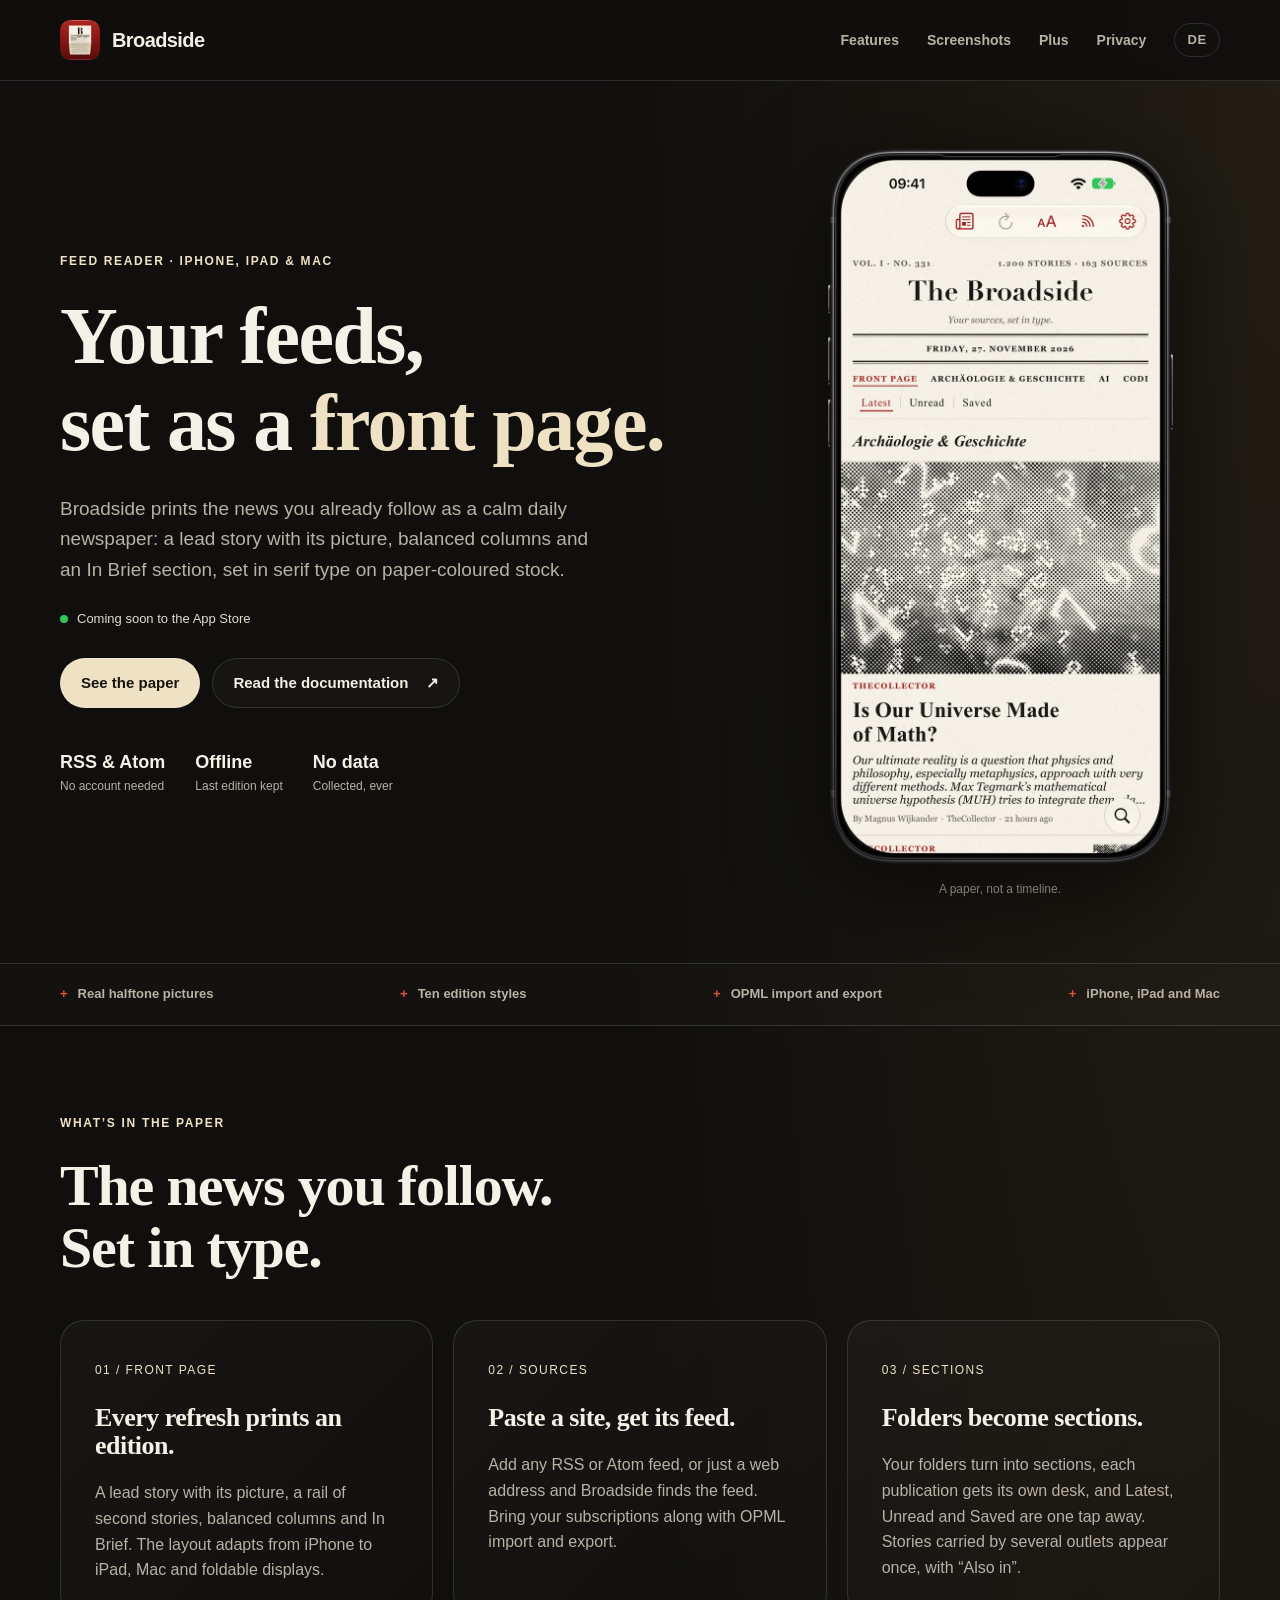
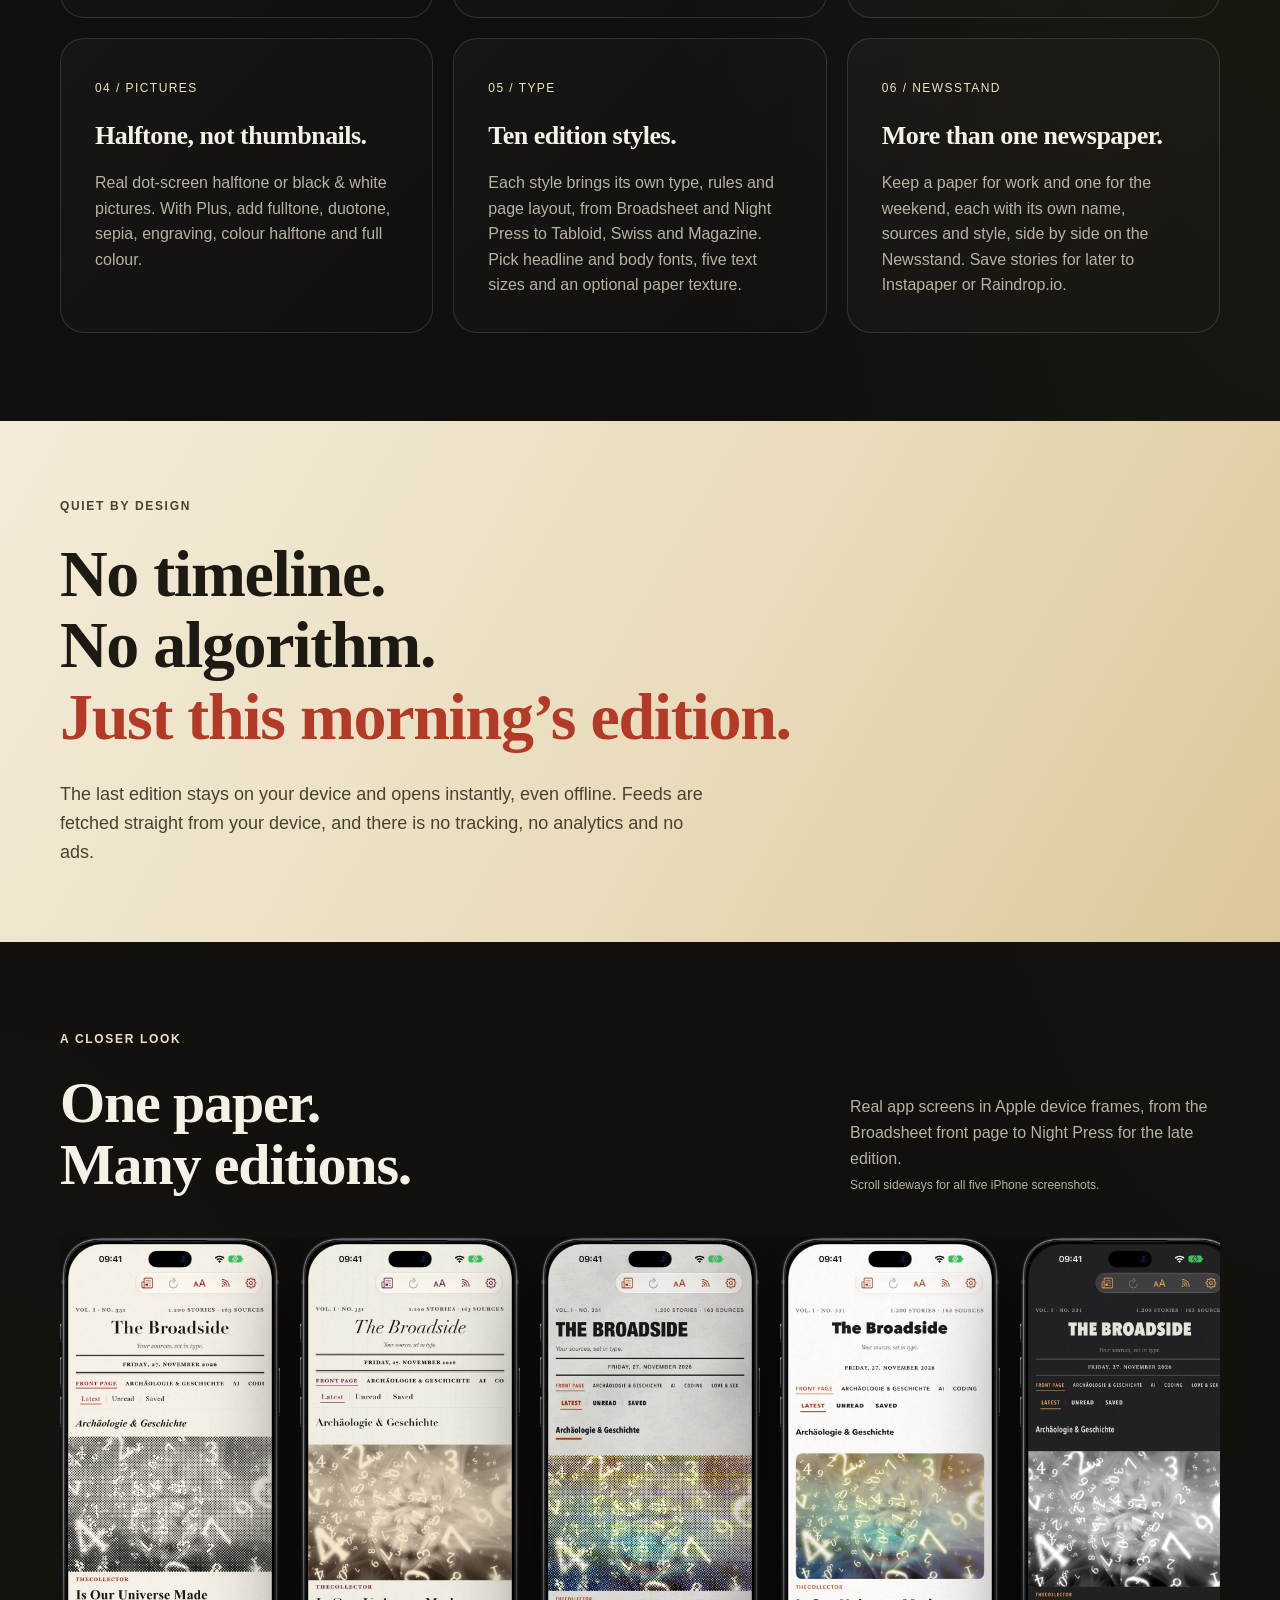
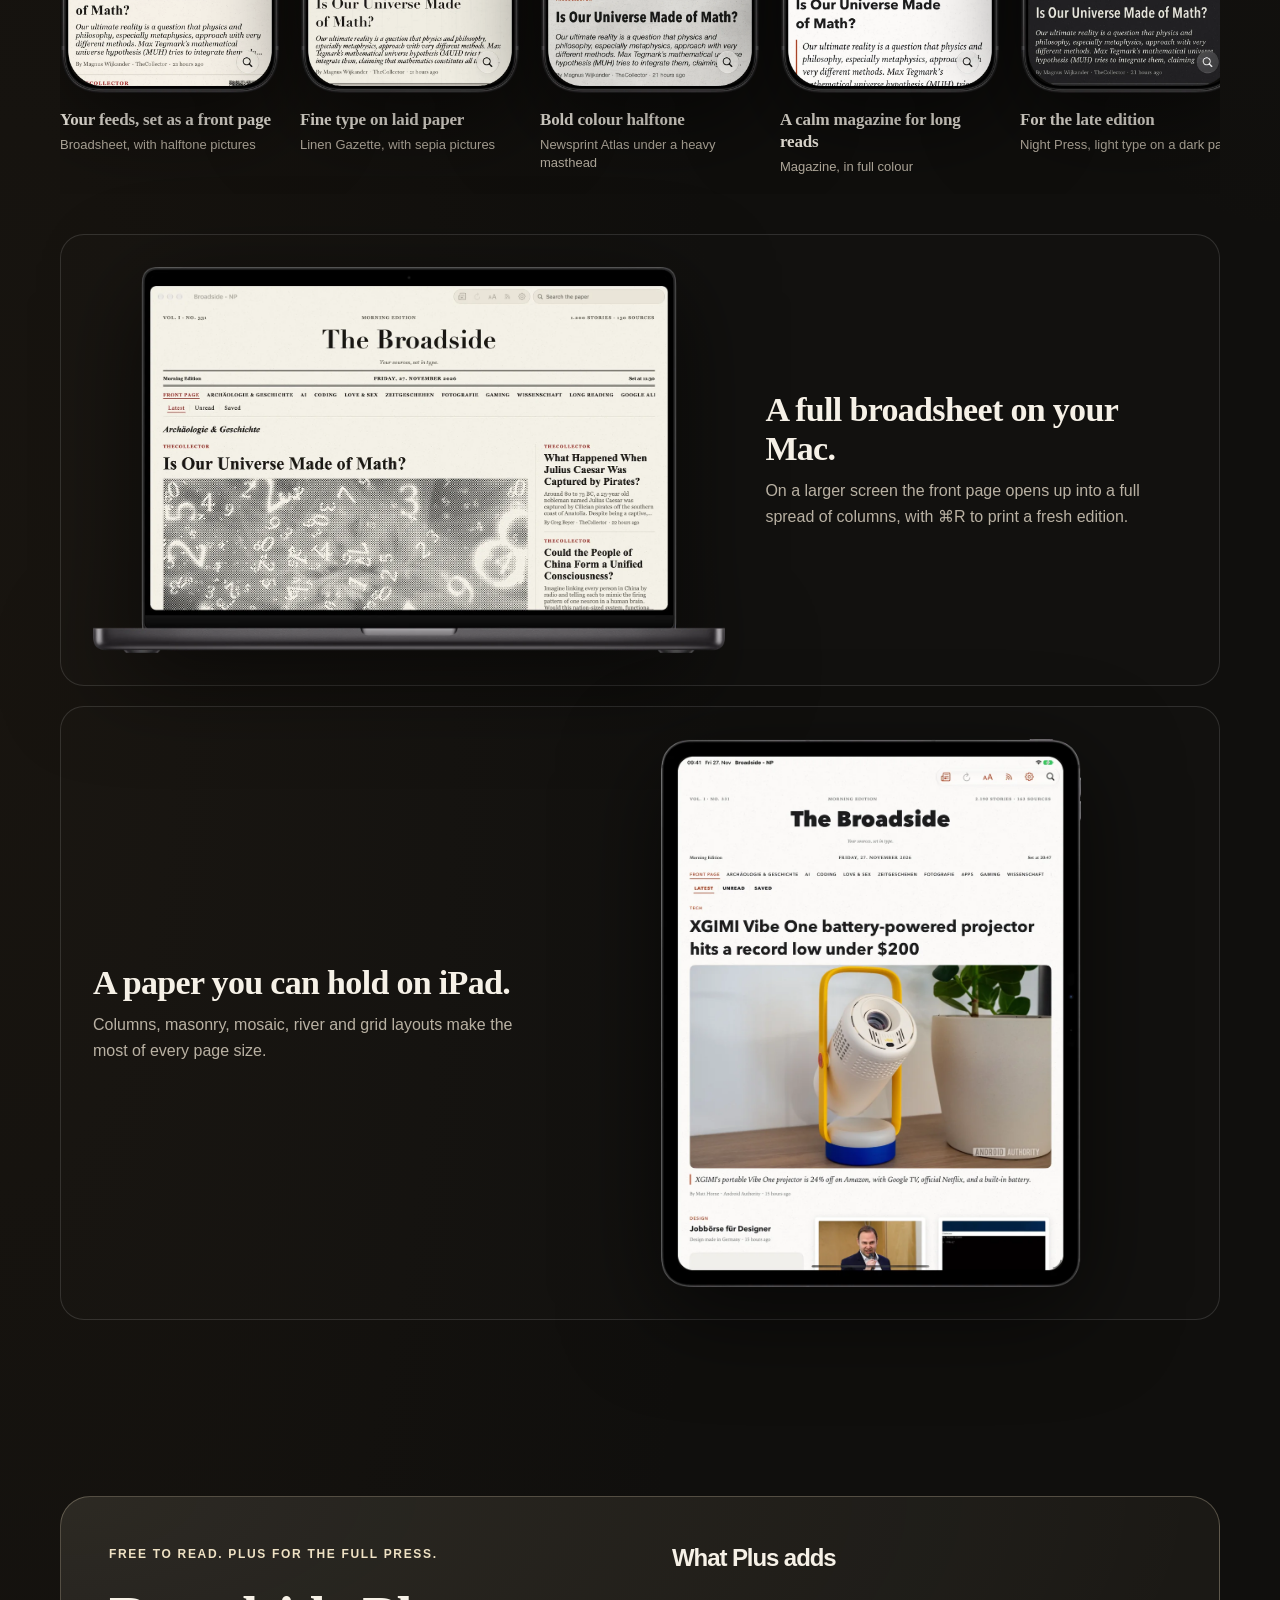
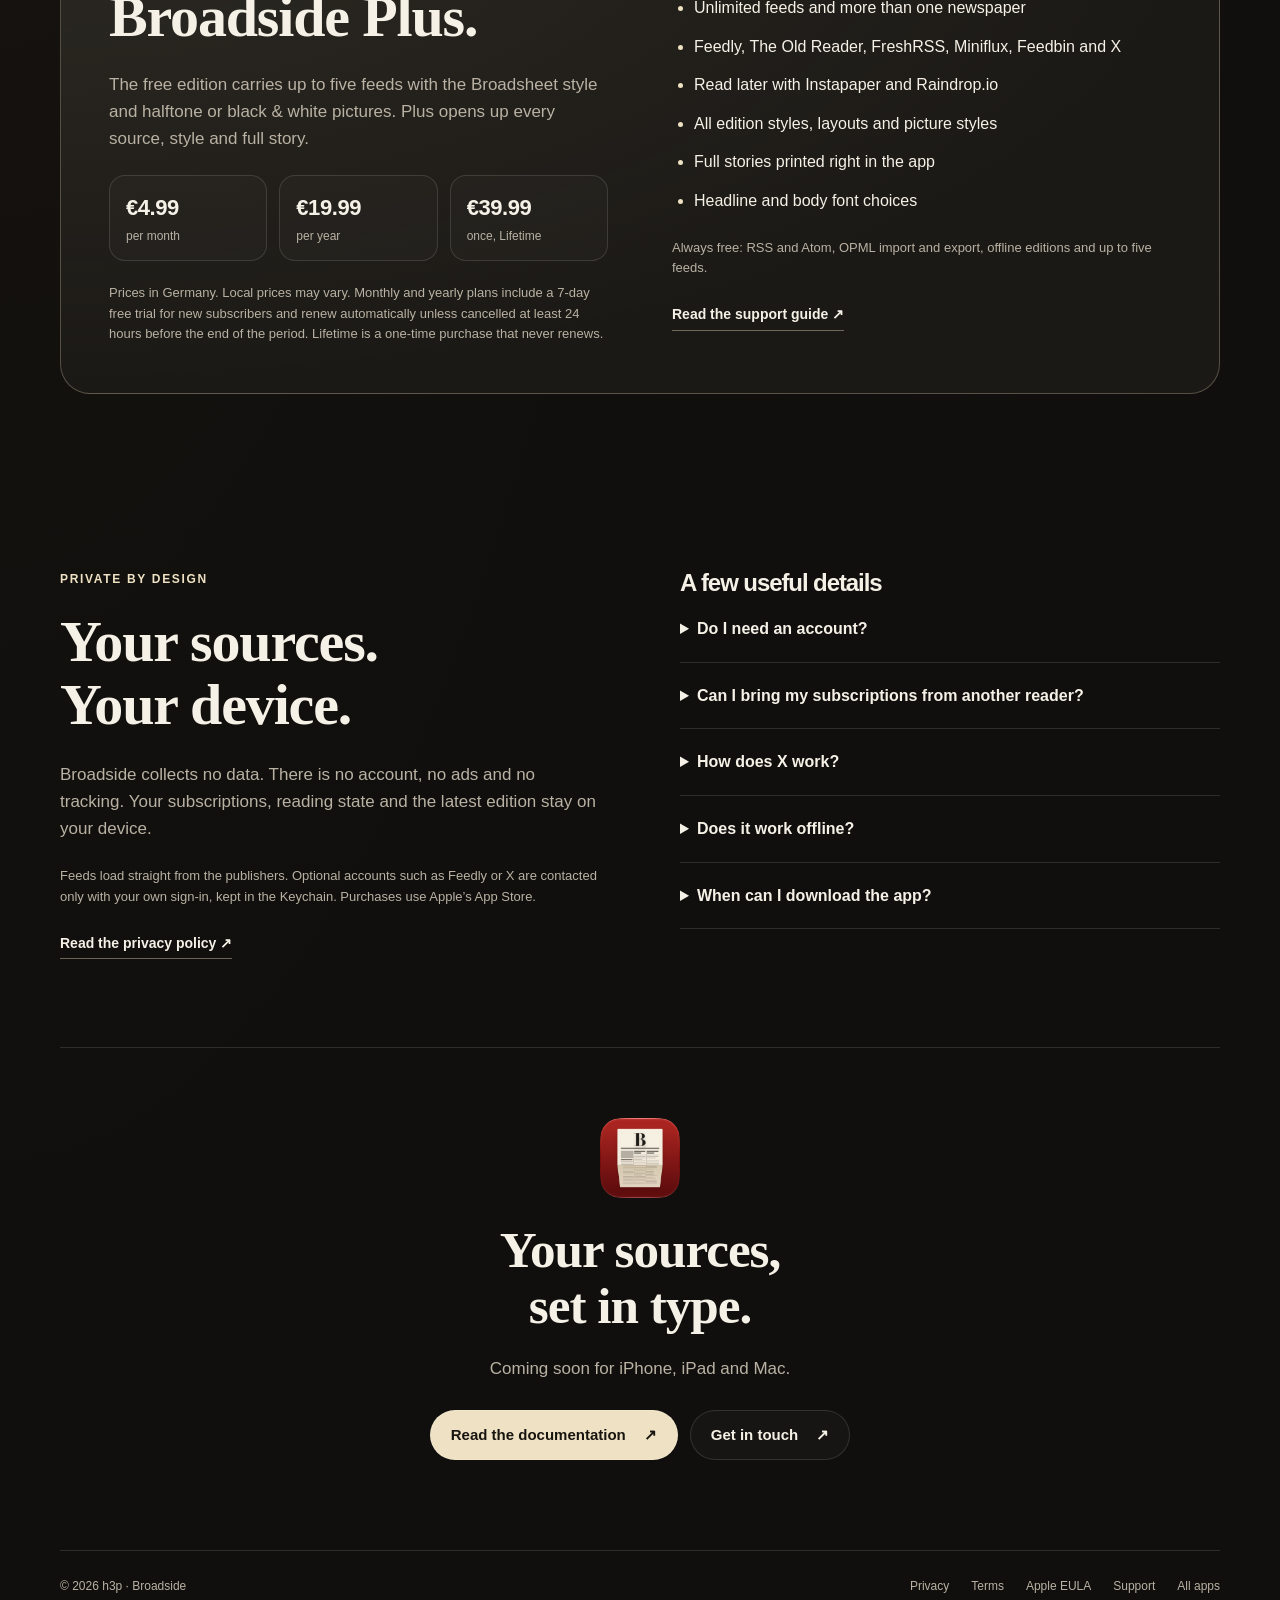
==== commit 172861f3: "Use the correct Broadside app icon Co-Authored-By: Claude Opus 5.5 <noreply@anthropic.com> Claude-Se" ====
--- a/index.html
+++ b/index.html
@@ -10,20 +10,20 @@
   <meta property="og:description" content="Your sources, set in type. Broadside turns RSS, Atom, Feedly and X into a calm daily newspaper for iPhone, iPad and Mac.">
   <meta property="og:type" content="website">
   <meta property="og:url" content="https://h3pdesign.github.io/Broadside-Public/">
-  <meta property="og:image" content="https://h3pdesign.github.io/Broadside-Public/assets/app-icon.png">
+  <meta property="og:image" content="https://h3pdesign.github.io/Broadside-Public/assets/app-icon.png?v=2">
   <link rel="canonical" href="https://h3pdesign.github.io/Broadside-Public/">
   <link rel="alternate" hreflang="en" href="https://h3pdesign.github.io/Broadside-Public/">
   <link rel="alternate" hreflang="de" href="https://h3pdesign.github.io/Broadside-Public/de/">
   <link rel="alternate" hreflang="x-default" href="https://h3pdesign.github.io/Broadside-Public/">
-  <link rel="icon" href="assets/app-icon.png">
-  <link rel="apple-touch-icon" href="assets/apple-touch-icon.png">
-  <link rel="stylesheet" href="styles.css?v=2">
+  <link rel="icon" href="assets/app-icon.png?v=2">
+  <link rel="apple-touch-icon" href="assets/apple-touch-icon.png?v=2">
+  <link rel="stylesheet" href="styles.css?v=3">
 </head>
 <body>
   <a class="skip-link" href="#main">Skip to content</a>
   <header class="site-header">
     <div class="container header-inner">
-      <a class="brand" href="#main"><img src="assets/app-icon.png" width="40" height="40" alt=""><span>Broadside</span></a>
+      <a class="brand" href="#main"><img src="assets/app-icon.png?v=2" width="40" height="40" alt=""><span>Broadside</span></a>
       <div class="header-actions">
         <nav aria-label="Main navigation"><a href="#features">Features</a><a href="#screenshots">Screenshots</a><a href="#plus">Plus</a><a href="#privacy">Privacy</a></nav>
         <a class="lang-switch" href="de/" hreflang="de" lang="de" aria-label="Deutsch">DE</a>
@@ -65,7 +65,7 @@
       <div><p class="eyebrow">PRIVATE BY DESIGN</p><h2 id="privacy-title">Your sources.<br>Your device.</h2><p>Broadside collects no data. There is no account, no ads and no tracking. Your subscriptions, reading state and the latest edition stay on your device.</p><p class="small">Feeds load straight from the publishers. Optional accounts such as Feedly or X are contacted only with your own sign-in, kept in the Keychain. Purchases use Apple’s App Store.</p><a class="text-link" href="https://apps-h3p.com/apps/broadside/privacy-policy">Read the privacy policy <span aria-hidden="true">↗</span></a></div>
       <div class="faq"><h3>A few useful details</h3><details><summary>Do I need an account?</summary><p>No. Add any RSS or Atom feed or paste a website address. On first launch you can also tap Add starter feeds to get going straight away.</p></details><details><summary>Can I bring my subscriptions from another reader?</summary><p>Yes. Import an OPML file in Sources, and export your paper the same way. With Plus you can also connect Feedly, The Old Reader, FreshRSS, Miniflux or Feedbin.</p></details><details><summary>How does X work?</summary><p>X is optional and part of Plus. It needs your own X developer app Client ID and an X API plan that includes the home timeline.</p></details><details><summary>Does it work offline?</summary><p>Yes. The last edition is kept on your device and opens instantly, with or without a connection.</p></details><details><summary>When can I download the app?</summary><p>Broadside is coming soon to the App Store for iPhone, iPad and Mac. Follow the <a href="https://apps-h3p.com/apps/broadside/overview">app documentation</a> for updates.</p></details></div>
     </section>
-    <section class="closing container"><img src="assets/app-icon.png" width="80" height="80" loading="lazy" alt="Broadside app icon"><h2>Your sources,<br>set in type.</h2><p>Coming soon for iPhone, iPad and Mac.</p><div class="actions"><a class="button primary" href="https://apps-h3p.com/apps/broadside/overview">Read the documentation <span aria-hidden="true">↗</span></a><a class="button secondary" href="https://apps-h3p.com/support/support-and-feedback">Get in touch <span aria-hidden="true">↗</span></a></div></section>
+    <section class="closing container"><img src="assets/app-icon.png?v=2" width="80" height="80" loading="lazy" alt="Broadside app icon"><h2>Your sources,<br>set in type.</h2><p>Coming soon for iPhone, iPad and Mac.</p><div class="actions"><a class="button primary" href="https://apps-h3p.com/apps/broadside/overview">Read the documentation <span aria-hidden="true">↗</span></a><a class="button secondary" href="https://apps-h3p.com/support/support-and-feedback">Get in touch <span aria-hidden="true">↗</span></a></div></section>
   </main>
   <footer class="container site-footer"><p>© 2026 h3p · Broadside</p><nav aria-label="Legal and support"><a href="https://apps-h3p.com/apps/broadside/privacy-policy">Privacy</a><a href="https://apps-h3p.com/policies/terms-of-service">Terms</a><a href="https://www.apple.com/legal/internet-services/itunes/dev/stdeula/">Apple EULA</a><a href="https://apps-h3p.com/apps/broadside/support">Support</a><a href="https://h3pdesign.github.io/">All apps</a></nav></footer>
 </body>
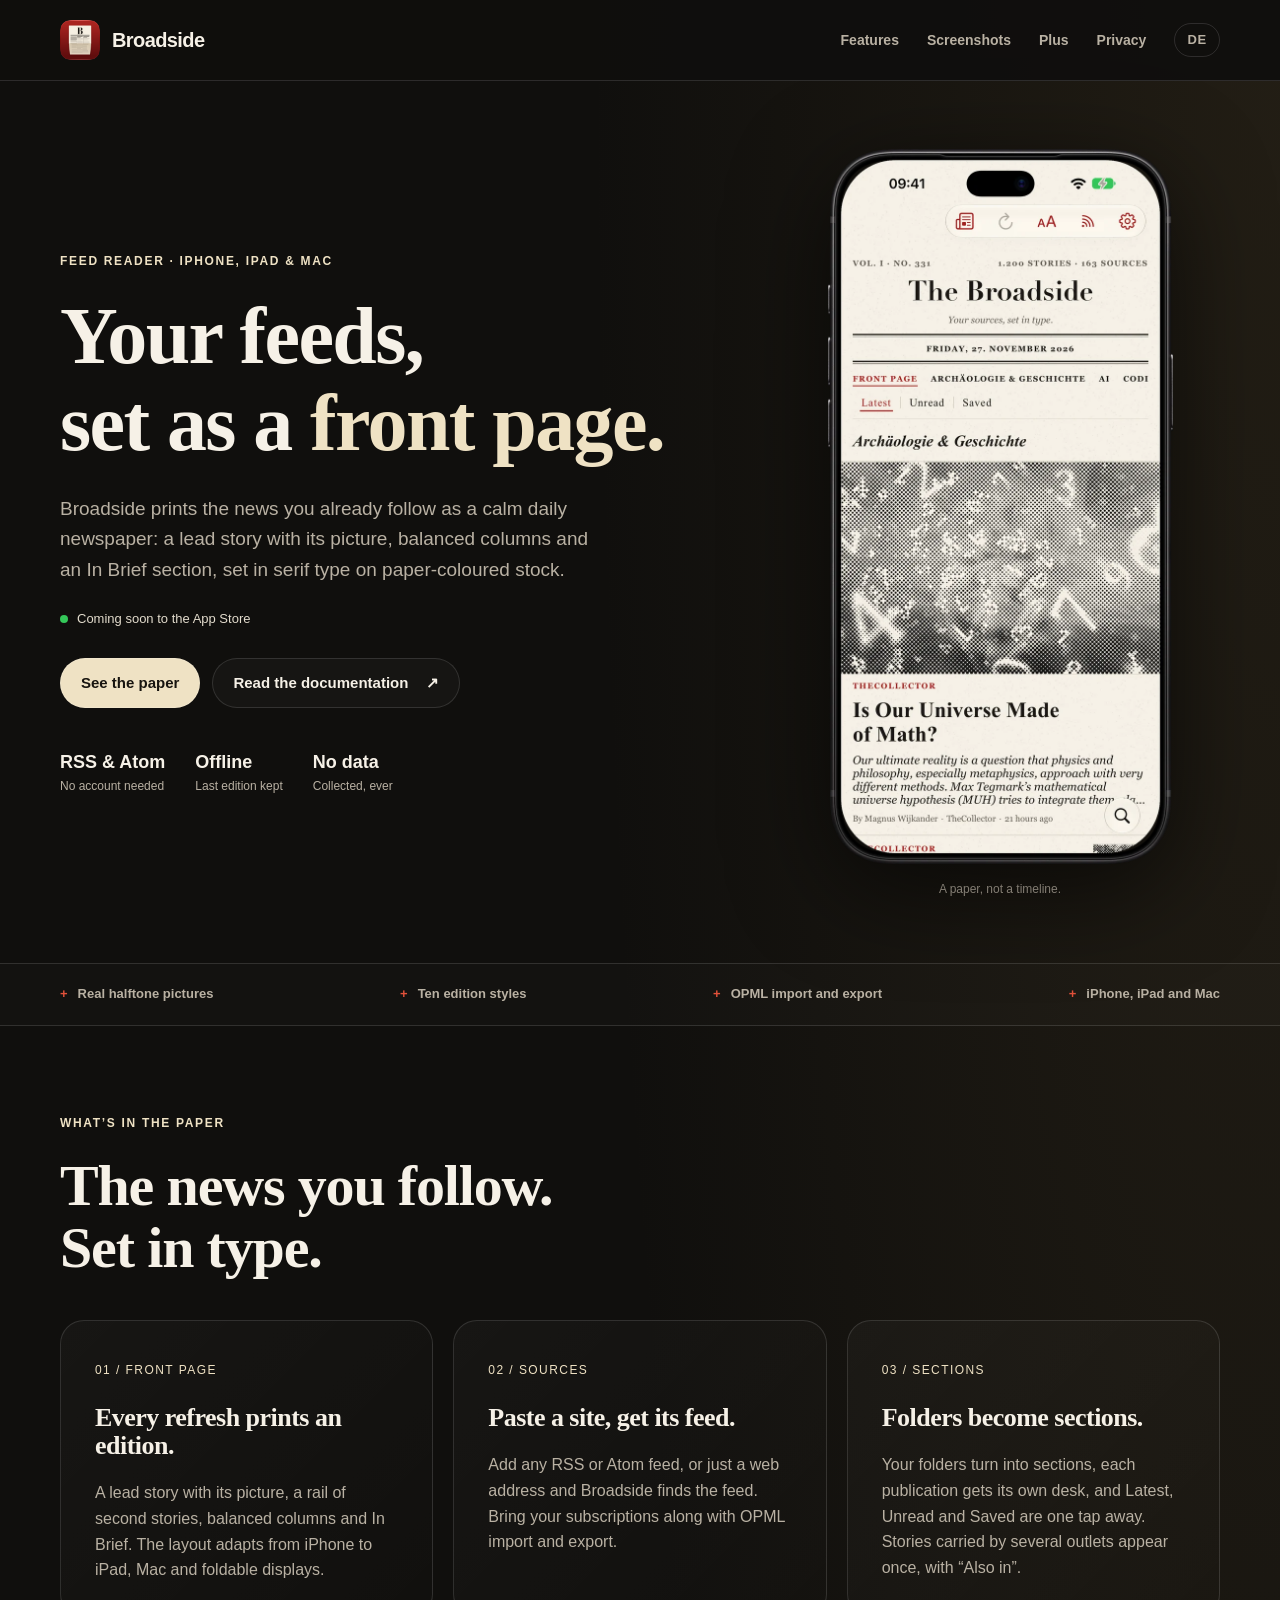
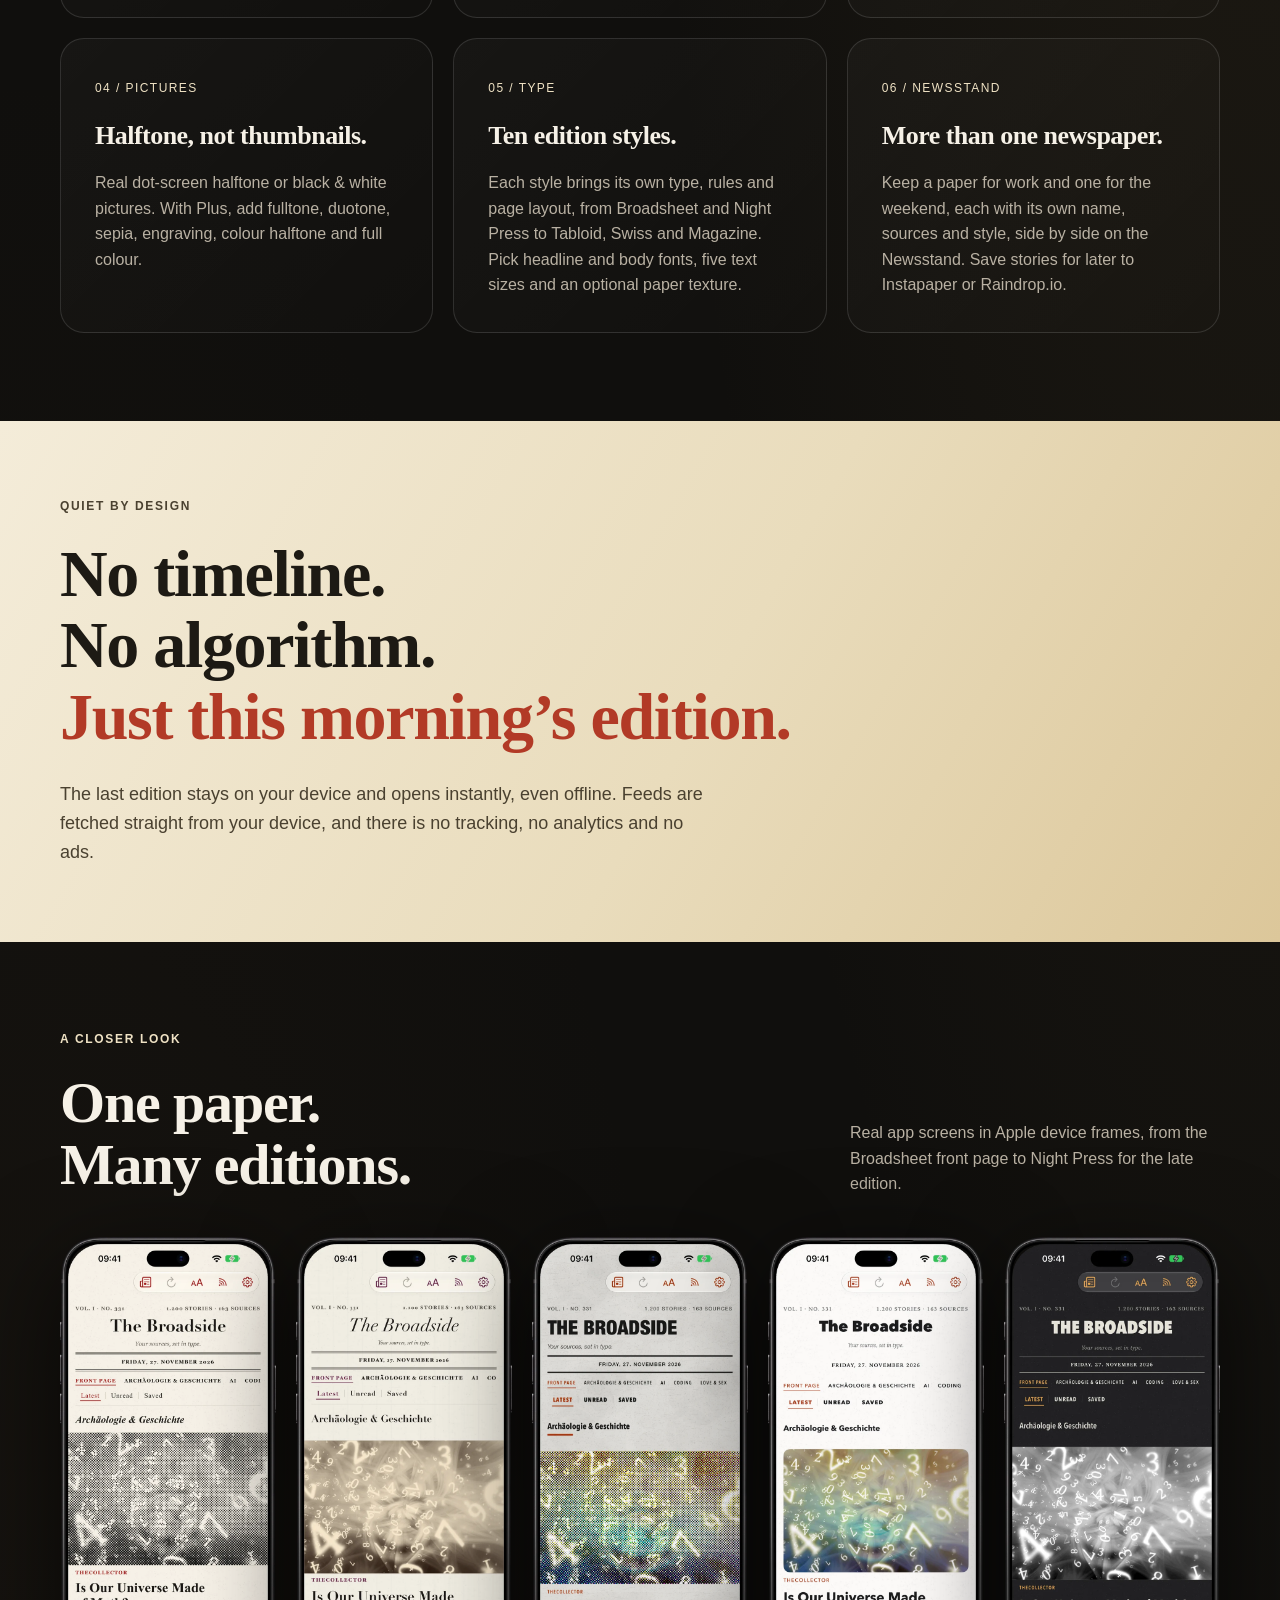
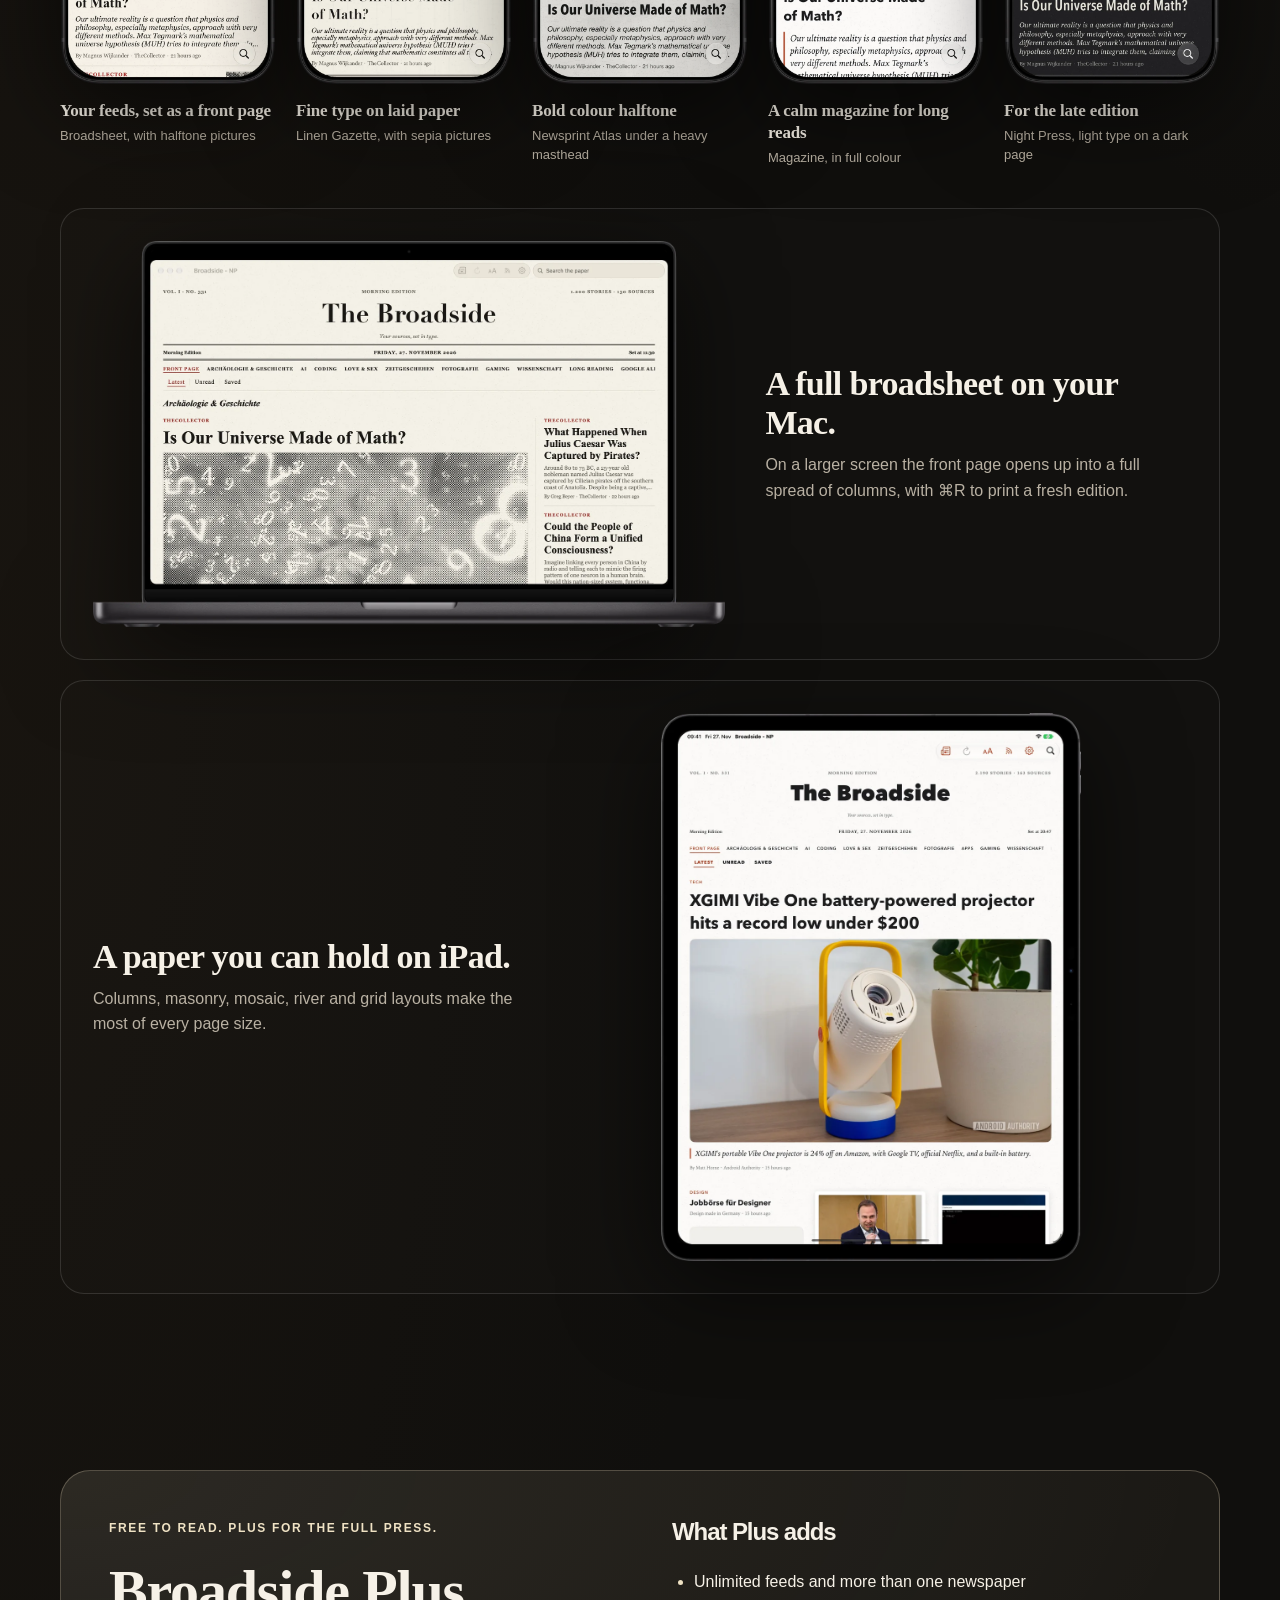
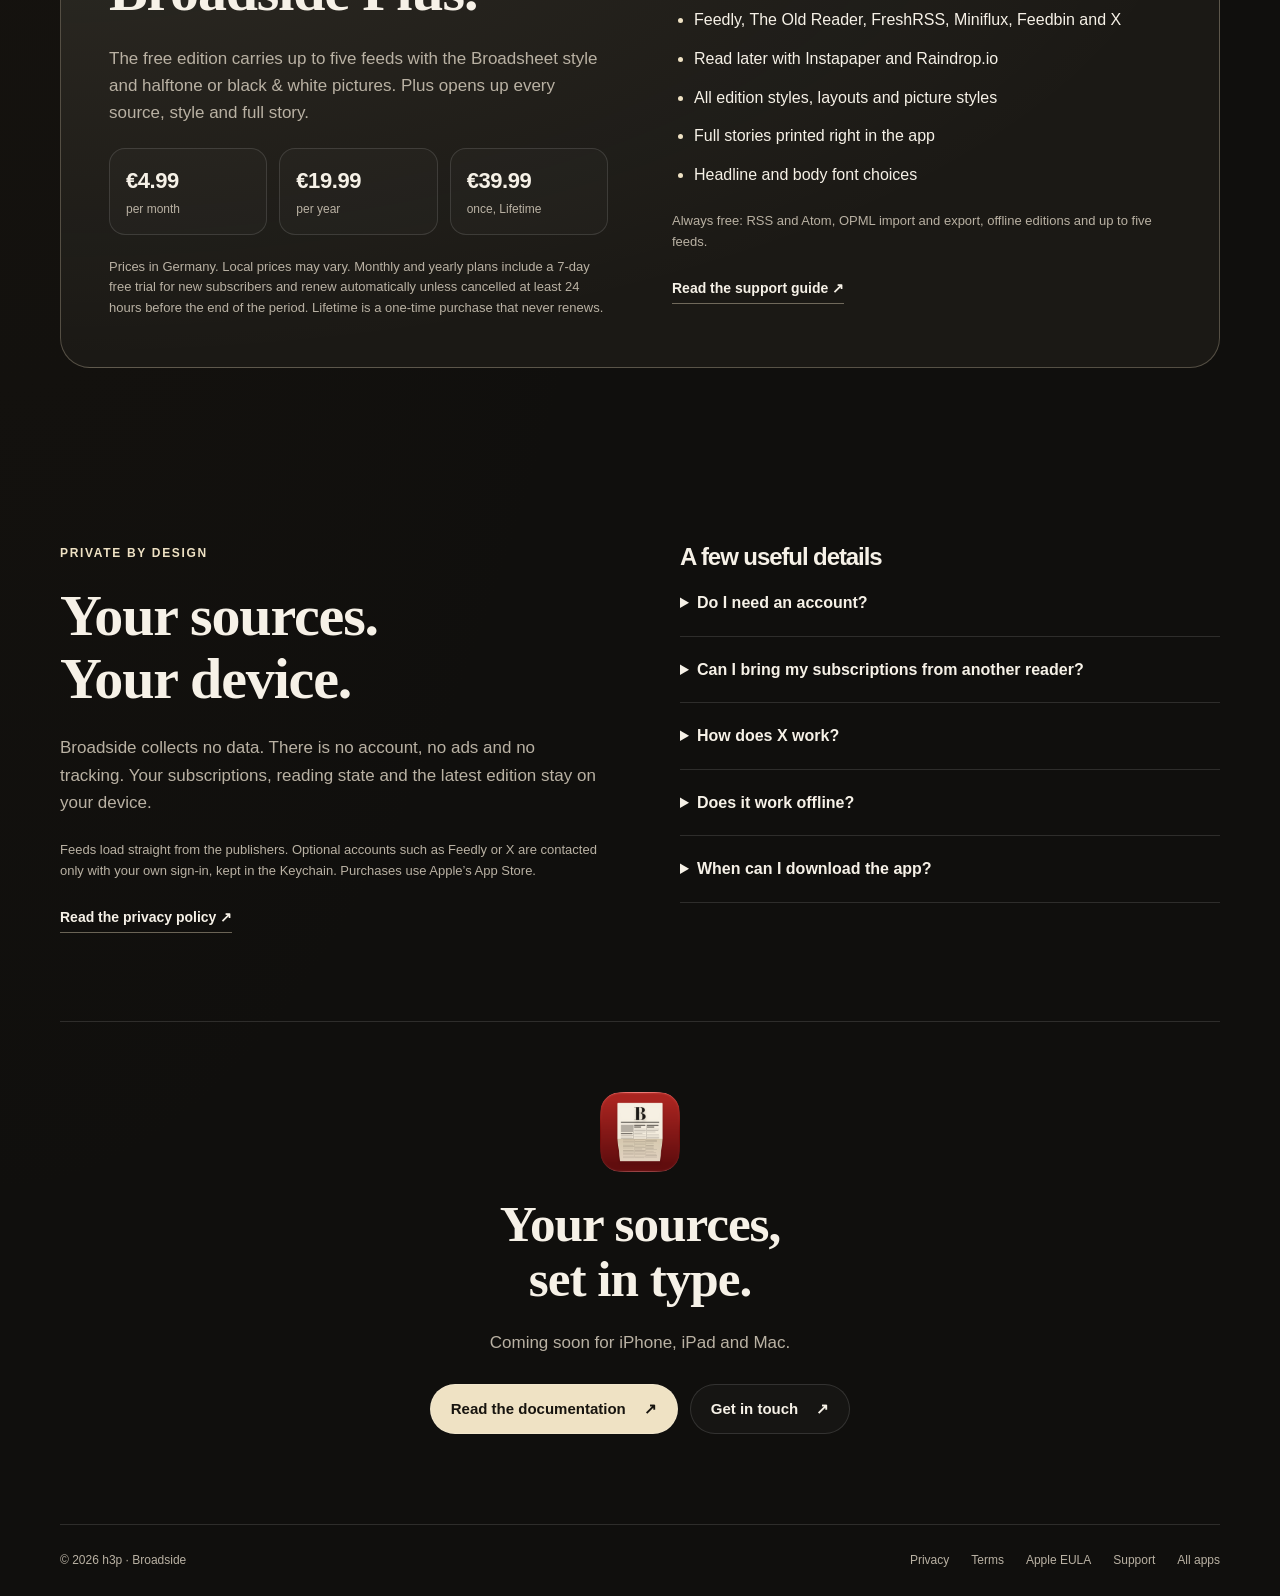
==== commit 98bdd3df: "Show all iPhone screenshots in a wrapping grid so none are clipped Co-Authored-By: Claude Opus 5.5 <" ====
--- a/index.html
+++ b/index.html
@@ -17,7 +17,7 @@
   <link rel="alternate" hreflang="x-default" href="https://h3pdesign.github.io/Broadside-Public/">
   <link rel="icon" href="assets/app-icon.png?v=2">
   <link rel="apple-touch-icon" href="assets/apple-touch-icon.png?v=2">
-  <link rel="stylesheet" href="styles.css?v=3">
+  <link rel="stylesheet" href="styles.css?v=4">
 </head>
 <body>
   <a class="skip-link" href="#main">Skip to content</a>
--- a/styles.css
+++ b/styles.css
@@ -19,3 +19,6 @@
 .plans{display:grid;grid-template-columns:repeat(3,minmax(0,1fr));gap:12px;margin-top:22px}.plans p{margin:0;padding:14px 16px;border:1px solid var(--line);border-radius:16px;background:#ffffff05;color:var(--text);display:grid;gap:2px}.plans strong{font-size:22px;letter-spacing:-.02em}.plans span{font-size:12px;color:var(--muted)}
 @media(max-width:620px){.device-panel,.device-panel+.device-panel{grid-template-columns:1fr;gap:22px;padding:20px}.device-panel.ipad figcaption{order:2}.plans{grid-template-columns:1fr}}
 .hero-image img,.gallery img,.device-panel img{border:0;border-radius:0;background:transparent;box-shadow:none;filter:drop-shadow(0 24px 48px #0009)}.hero-image img{aspect-ratio:700/1450}.gallery img{aspect-ratio:700/1450;object-fit:contain}.gallery figcaption strong{font-family:ui-serif,"New York",Georgia,serif;font-size:17px;letter-spacing:-.01em}
+.gallery{grid-auto-flow:row;grid-auto-columns:auto;grid-template-columns:repeat(5,minmax(0,1fr));overflow:visible;scroll-snap-type:none;padding-bottom:0}.gallery figure{min-width:0}.gallery img{width:100%;height:auto;max-width:100%}.gallery-hint{display:none}
+@media(max-width:900px){.gallery{grid-template-columns:repeat(3,minmax(0,1fr));row-gap:32px}}
+@media(max-width:620px){.gallery{grid-template-columns:repeat(2,minmax(0,1fr));gap:24px 16px}.gallery figcaption strong{font-size:15px}}
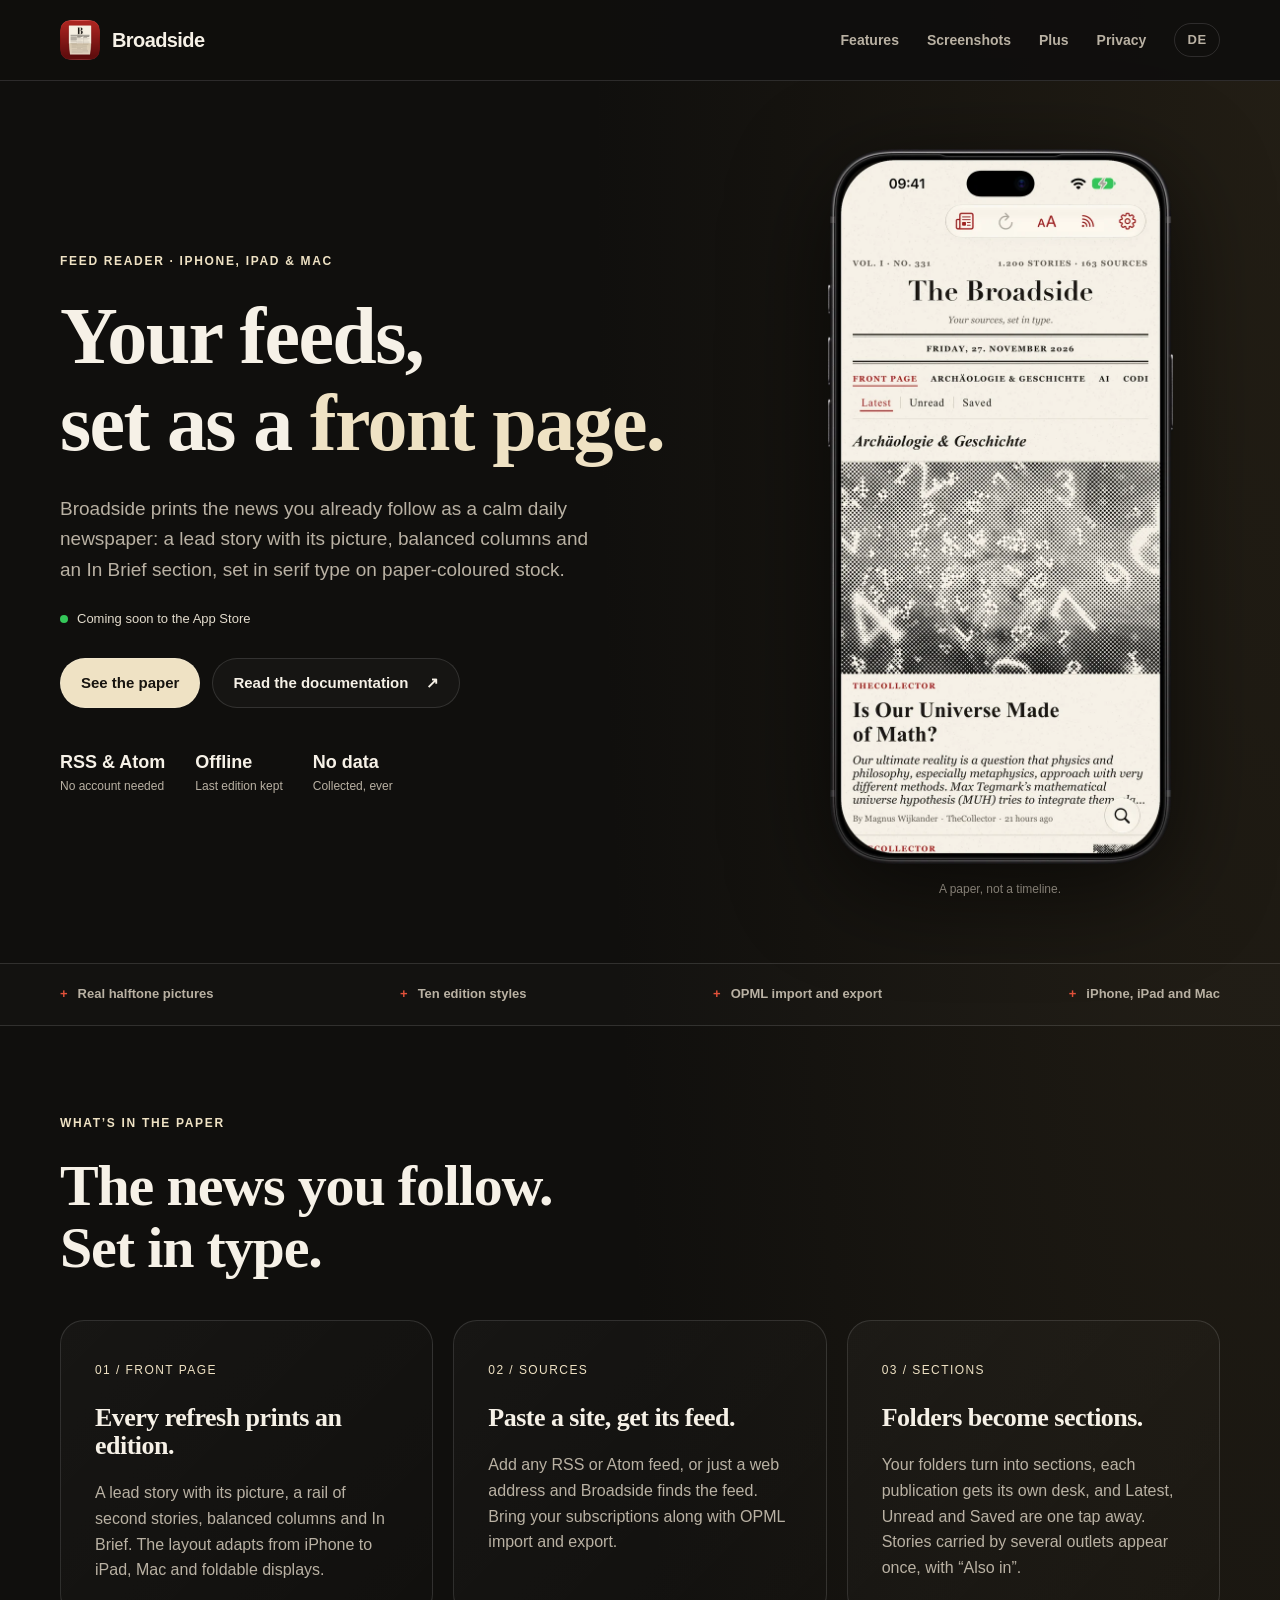
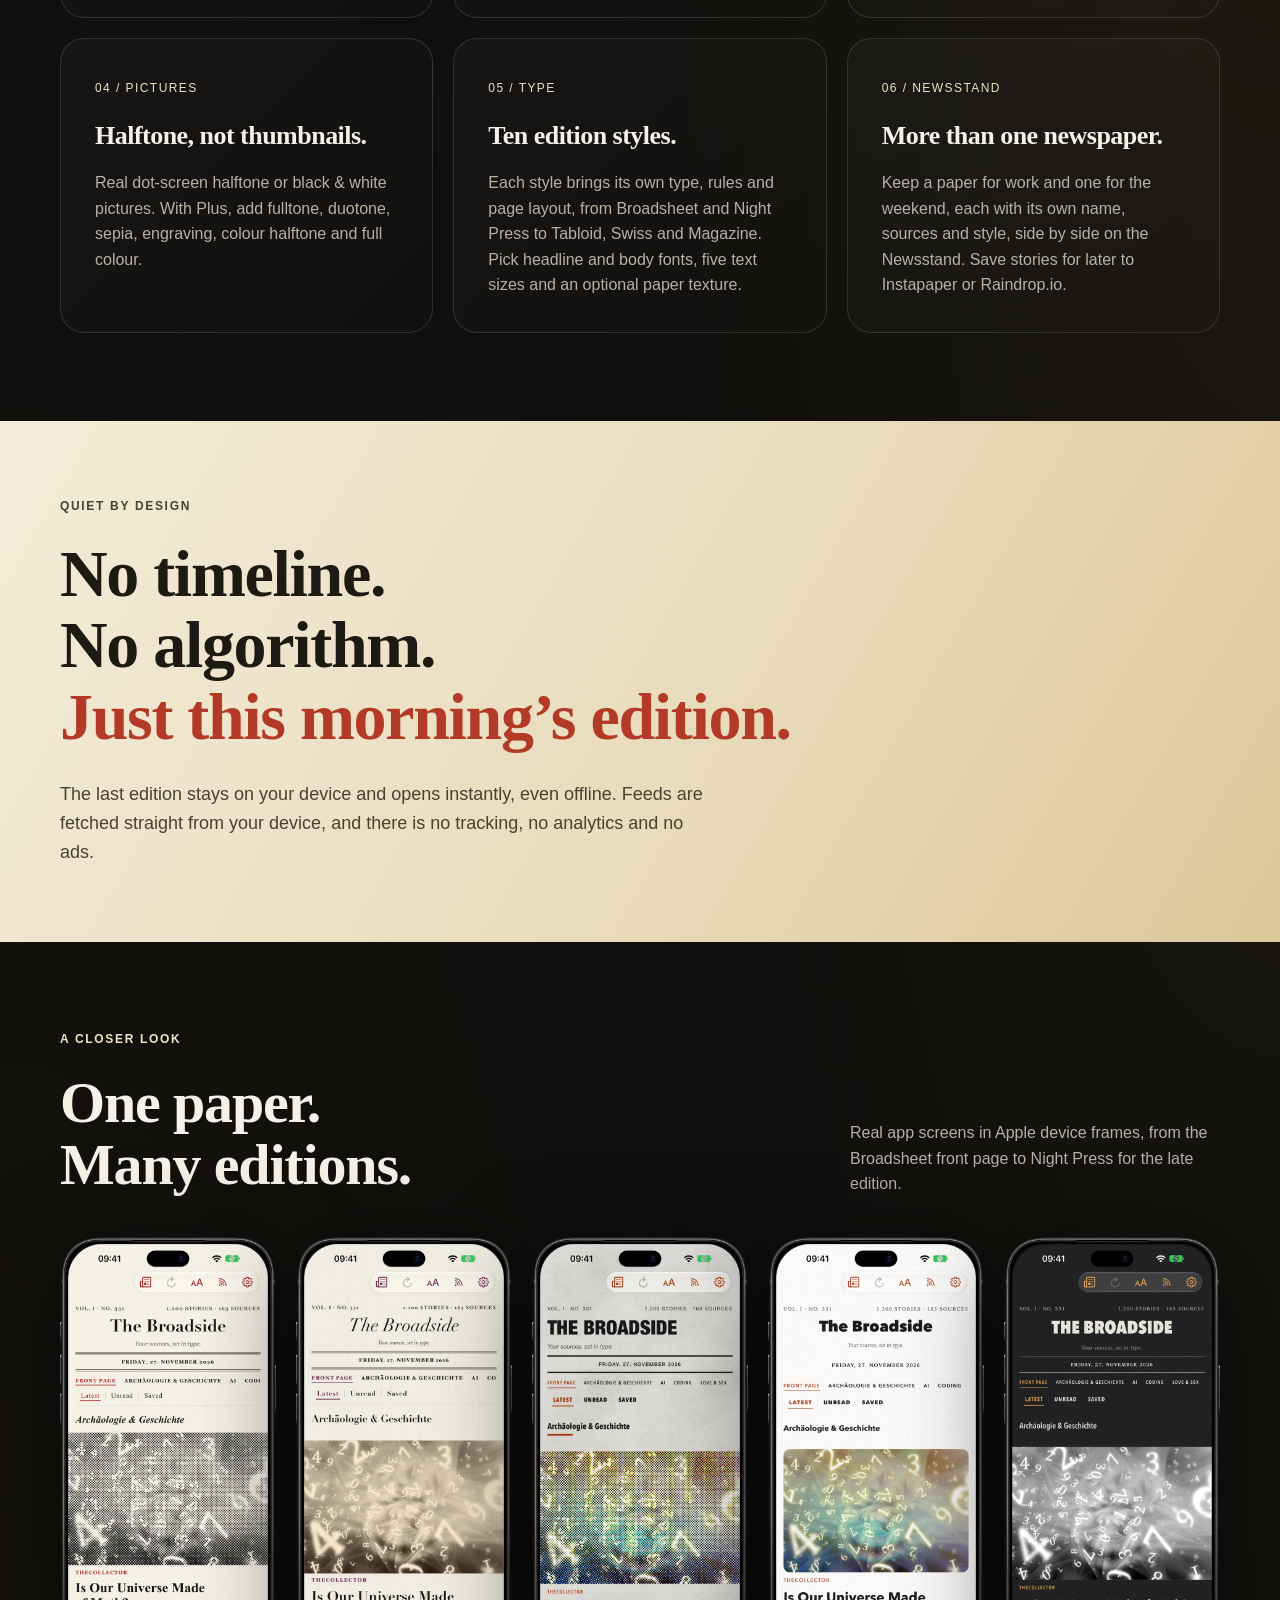
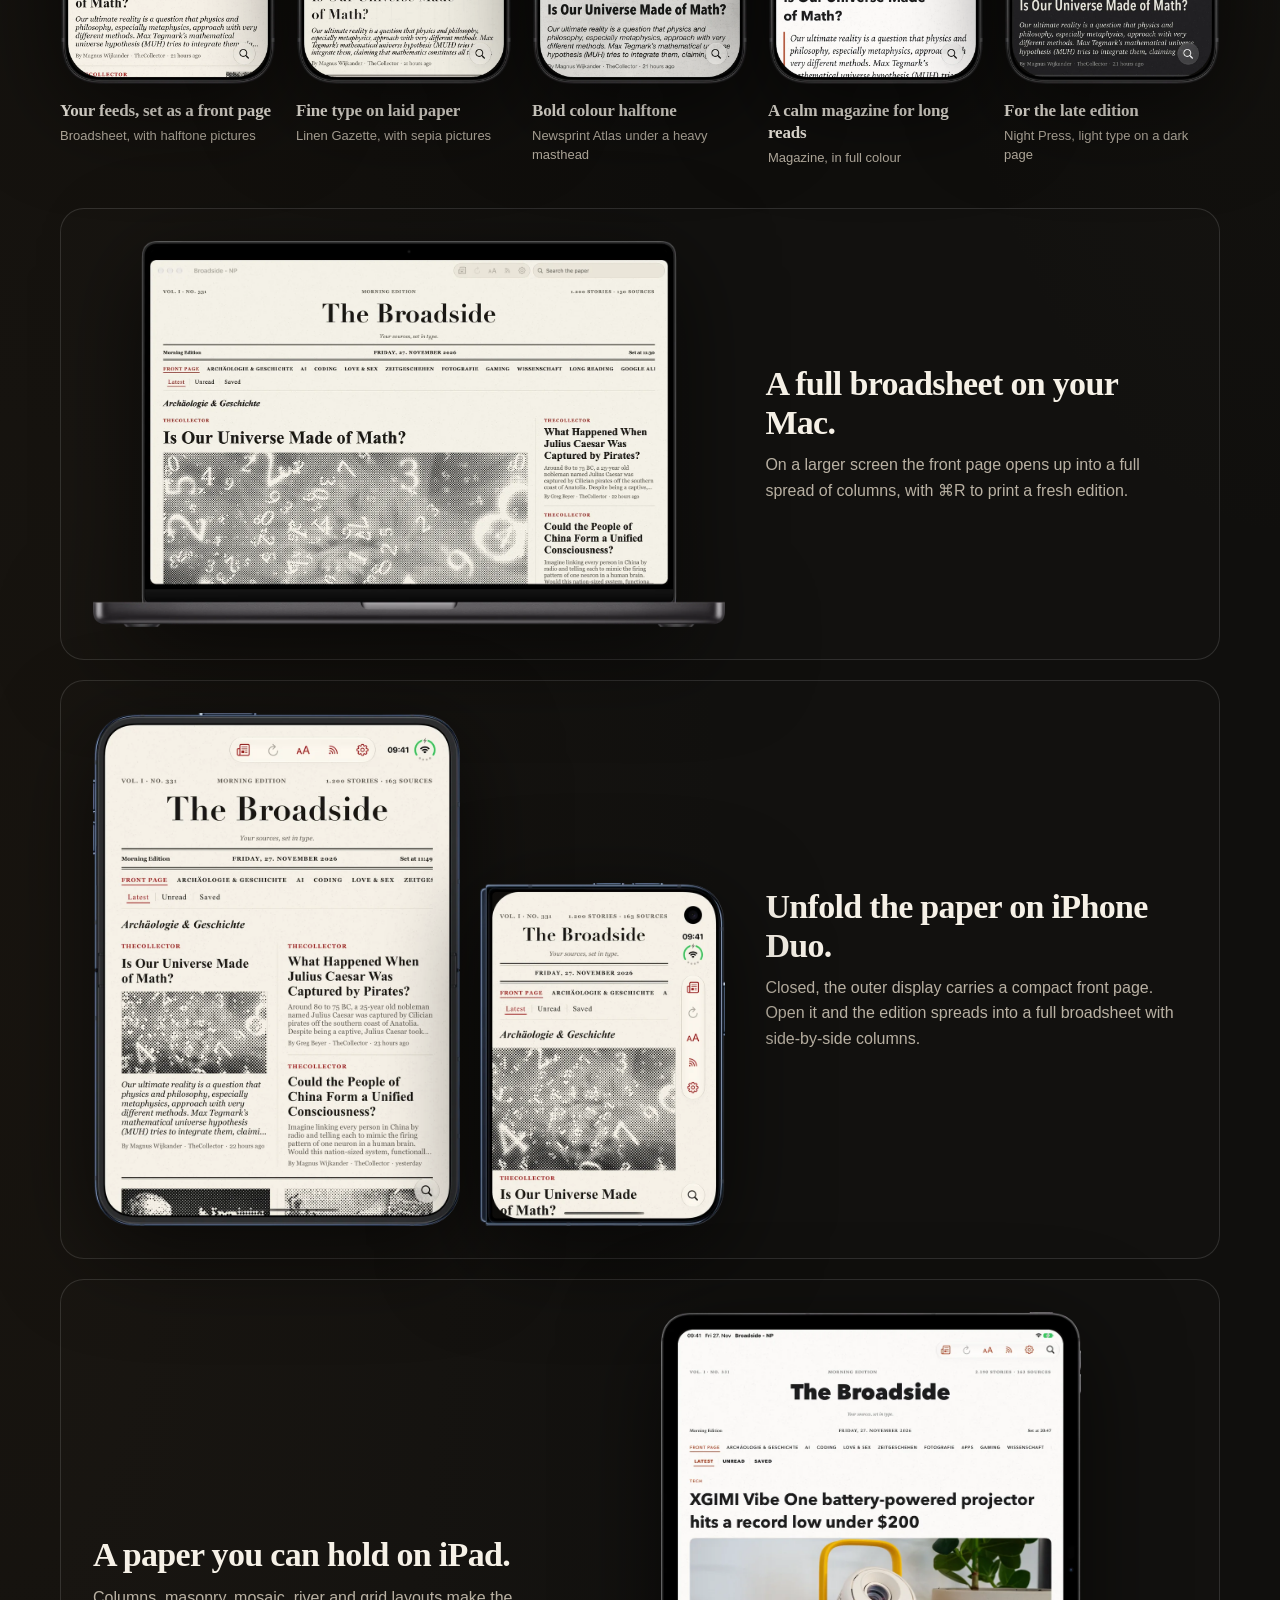
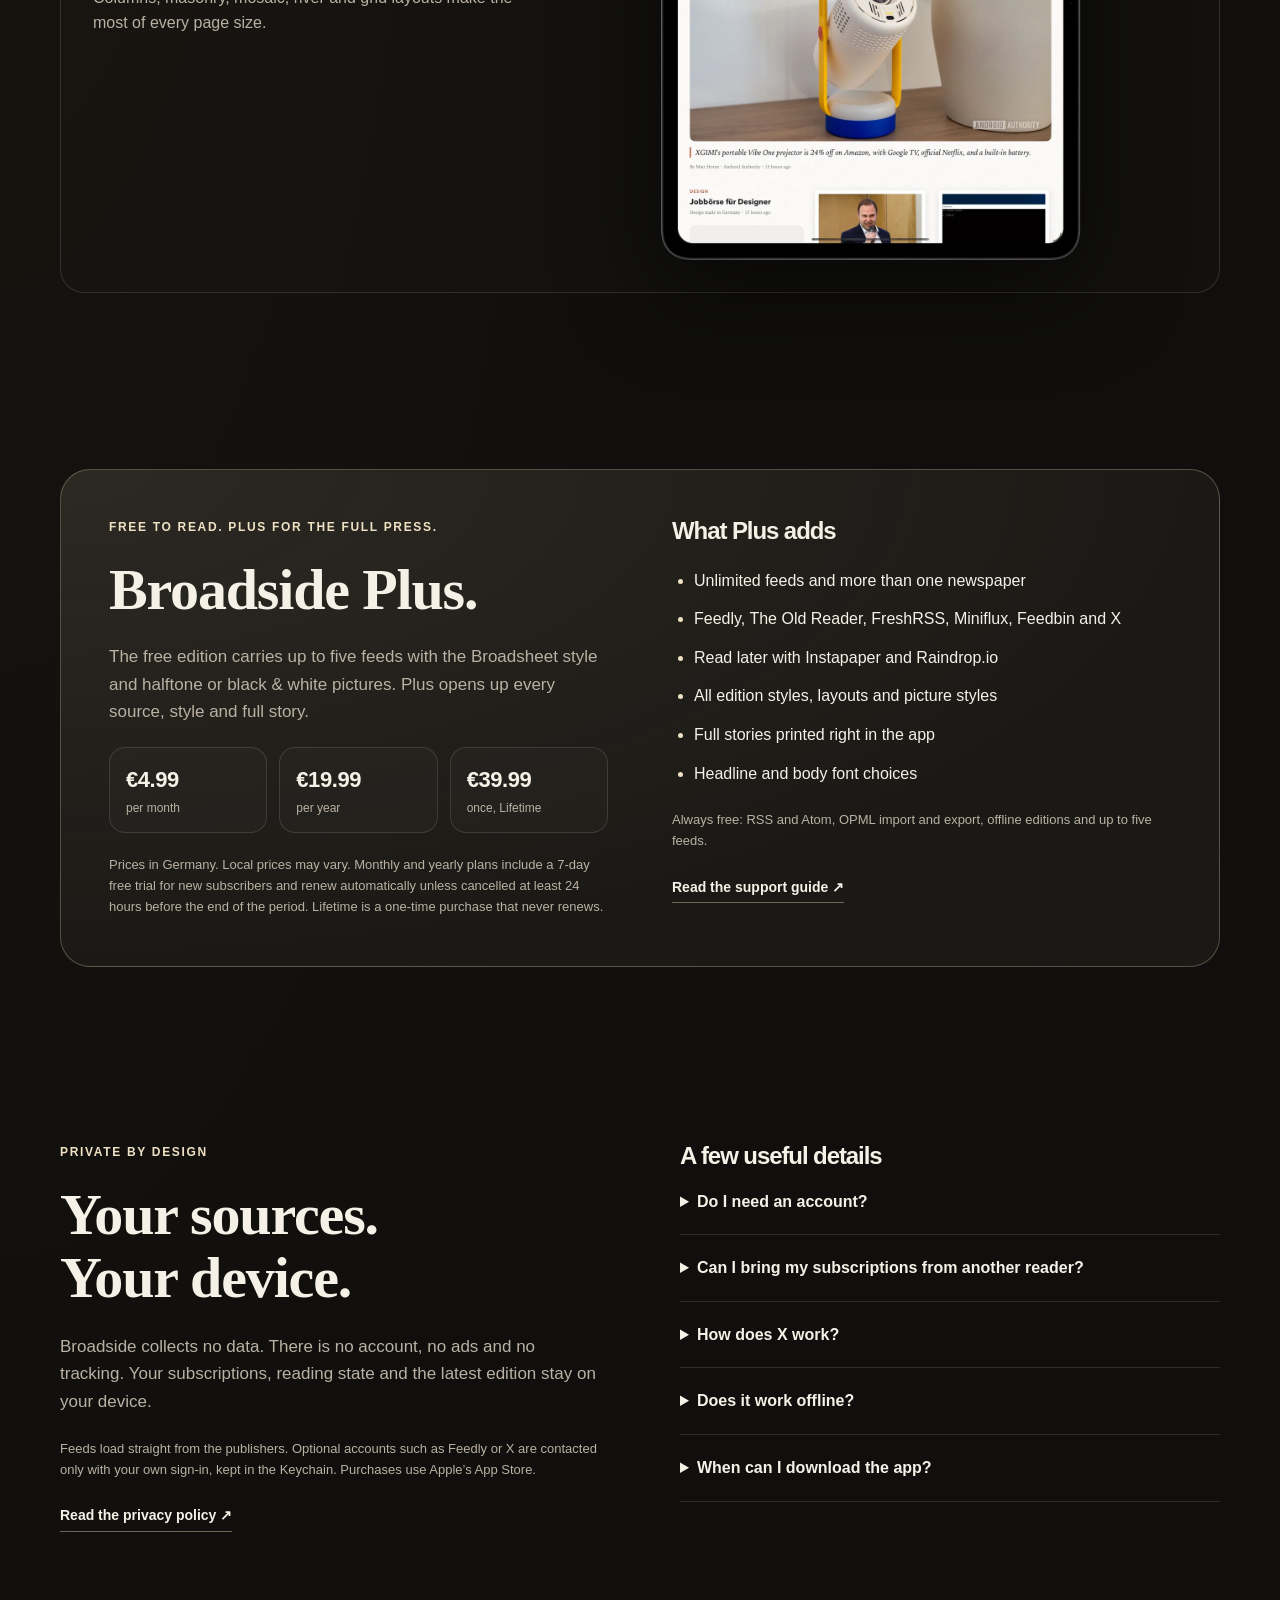
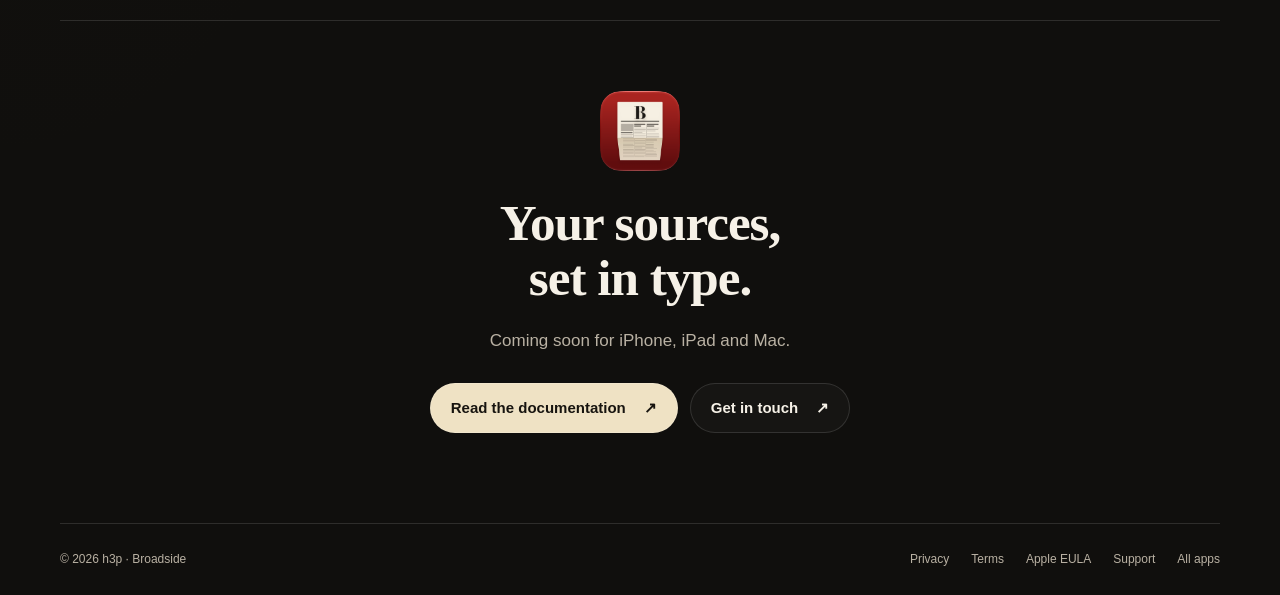
==== commit 7bf63b6e: "Present iPhone Duo (open and closed) on both pages Co-Authored-By: Claude Opus 5.5 <noreply@anthropi" ====
--- a/index.html
+++ b/index.html
@@ -17,7 +17,7 @@
   <link rel="alternate" hreflang="x-default" href="https://h3pdesign.github.io/Broadside-Public/">
   <link rel="icon" href="assets/app-icon.png?v=2">
   <link rel="apple-touch-icon" href="assets/apple-touch-icon.png?v=2">
-  <link rel="stylesheet" href="styles.css?v=4">
+  <link rel="stylesheet" href="styles.css?v=5">
 </head>
 <body>
   <a class="skip-link" href="#main">Skip to content</a>
@@ -53,6 +53,7 @@
       <div class="section-heading"><div><p class="eyebrow">A CLOSER LOOK</p><h2 id="screenshots-title">One paper.<br>Many editions.</h2></div><p>Real app screens in Apple device frames, from the Broadsheet front page to Night Press for the late edition.<br><span class="gallery-hint">Scroll sideways for all five iPhone screenshots.</span></p></div>
       <div class="gallery" role="region" aria-label="iPhone screenshots" tabindex="0"><figure><img src="assets/screenshots/devices/iphone-01-broadsheet.webp" width="700" height="1450" loading="lazy" alt="Your feeds, set as a front page. The Broadsheet edition with a halftone lead picture."><figcaption><strong>Your feeds, set as a front page</strong><span>Broadsheet, with halftone pictures</span></figcaption></figure><figure><img src="assets/screenshots/devices/iphone-02-linenGazette.webp" width="700" height="1450" loading="lazy" alt="Linen Gazette: fine type on laid paper, with a sepia picture."><figcaption><strong>Fine type on laid paper</strong><span>Linen Gazette, with sepia pictures</span></figcaption></figure><figure><img src="assets/screenshots/devices/iphone-03-newsprintAtlas.webp" width="700" height="1450" loading="lazy" alt="Newsprint Atlas: bold colour halftone under a heavy masthead."><figcaption><strong>Bold colour halftone</strong><span>Newsprint Atlas under a heavy masthead</span></figcaption></figure><figure><img src="assets/screenshots/devices/iphone-04-magazine.webp" width="700" height="1450" loading="lazy" alt="A calm magazine for long reads, with a full-colour picture."><figcaption><strong>A calm magazine for long reads</strong><span>Magazine, in full colour</span></figcaption></figure><figure><img src="assets/screenshots/devices/iphone-05-nightPress.webp" width="700" height="1450" loading="lazy" alt="Night Press for the late edition: light type on a dark page."><figcaption><strong>For the late edition</strong><span>Night Press, light type on a dark page</span></figcaption></figure></div>
       <figure class="device-panel"><img src="assets/screenshots/devices/mac-01-broadsheet.webp" width="1600" height="977" loading="lazy" alt="Broadside on Mac: a full broadsheet front page with several columns of stories."><figcaption><strong>A full broadsheet on your Mac.</strong><span>On a larger screen the front page opens up into a full spread of columns, with ⌘R to print a fresh edition.</span></figcaption></figure>
+      <figure class="device-panel duo"><div class="duo-pair"><img src="assets/screenshots/devices/duo-inner-01-broadsheet.webp" width="900" height="1256" loading="lazy" alt="Broadside on iPhone Duo, open: a two-column broadsheet front page across the inner display."><img src="assets/screenshots/devices/duo-outer-01-broadsheet.webp" width="600" height="838" loading="lazy" alt="Broadside on iPhone Duo, closed: the front page on the outer display with the toolbar at the side."></div><figcaption><strong>Unfold the paper on iPhone Duo.</strong><span>Closed, the outer display carries a compact front page. Open it and the edition spreads into a full broadsheet with side-by-side columns.</span></figcaption></figure>
       <figure class="device-panel ipad"><figcaption><strong>A paper you can hold on iPad.</strong><span>Columns, masonry, mosaic, river and grid layouts make the most of every page size.</span></figcaption><img src="assets/screenshots/devices/ipad-04-magazine.webp" width="1000" height="1305" loading="lazy" alt="Broadside on iPad: the Magazine edition with a large picture and long-read columns."></figure>
     </section>
     <section id="plus" class="section container" aria-labelledby="plus-title">
--- a/styles.css
+++ b/styles.css
@@ -22,3 +22,5 @@
 .gallery{grid-auto-flow:row;grid-auto-columns:auto;grid-template-columns:repeat(5,minmax(0,1fr));overflow:visible;scroll-snap-type:none;padding-bottom:0}.gallery figure{min-width:0}.gallery img{width:100%;height:auto;max-width:100%}.gallery-hint{display:none}
 @media(max-width:900px){.gallery{grid-template-columns:repeat(3,minmax(0,1fr));row-gap:32px}}
 @media(max-width:620px){.gallery{grid-template-columns:repeat(2,minmax(0,1fr));gap:24px 16px}.gallery figcaption strong{font-size:15px}}
+.device-panel.duo{grid-template-columns:minmax(0,1.5fr) minmax(0,1fr)}.duo-pair{display:flex;align-items:flex-end;gap:20px;min-width:0}.duo-pair img{min-width:0;width:auto;max-width:none}.duo-pair img:first-child{flex:3 1 0}.duo-pair img:last-child{flex:2 1 0}
+@media(max-width:620px){.device-panel.duo{grid-template-columns:1fr}.duo-pair{gap:12px}}
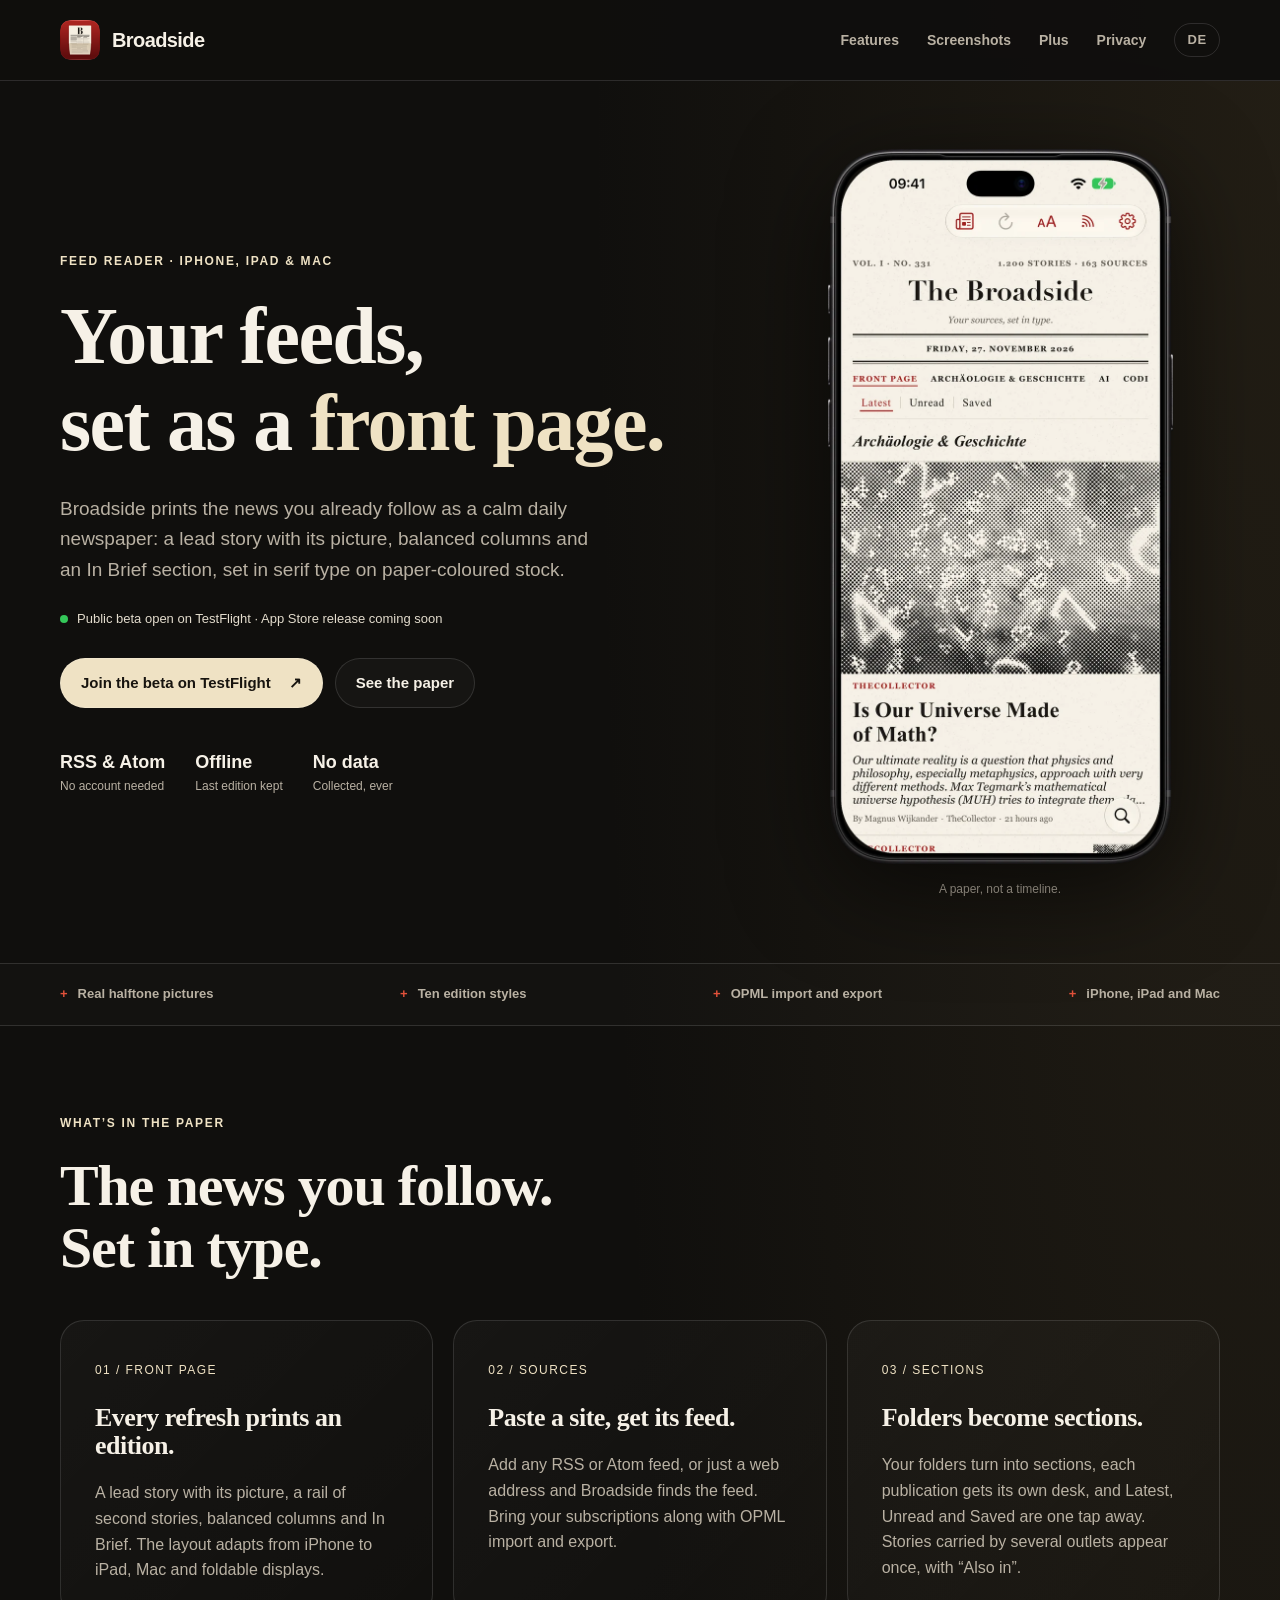
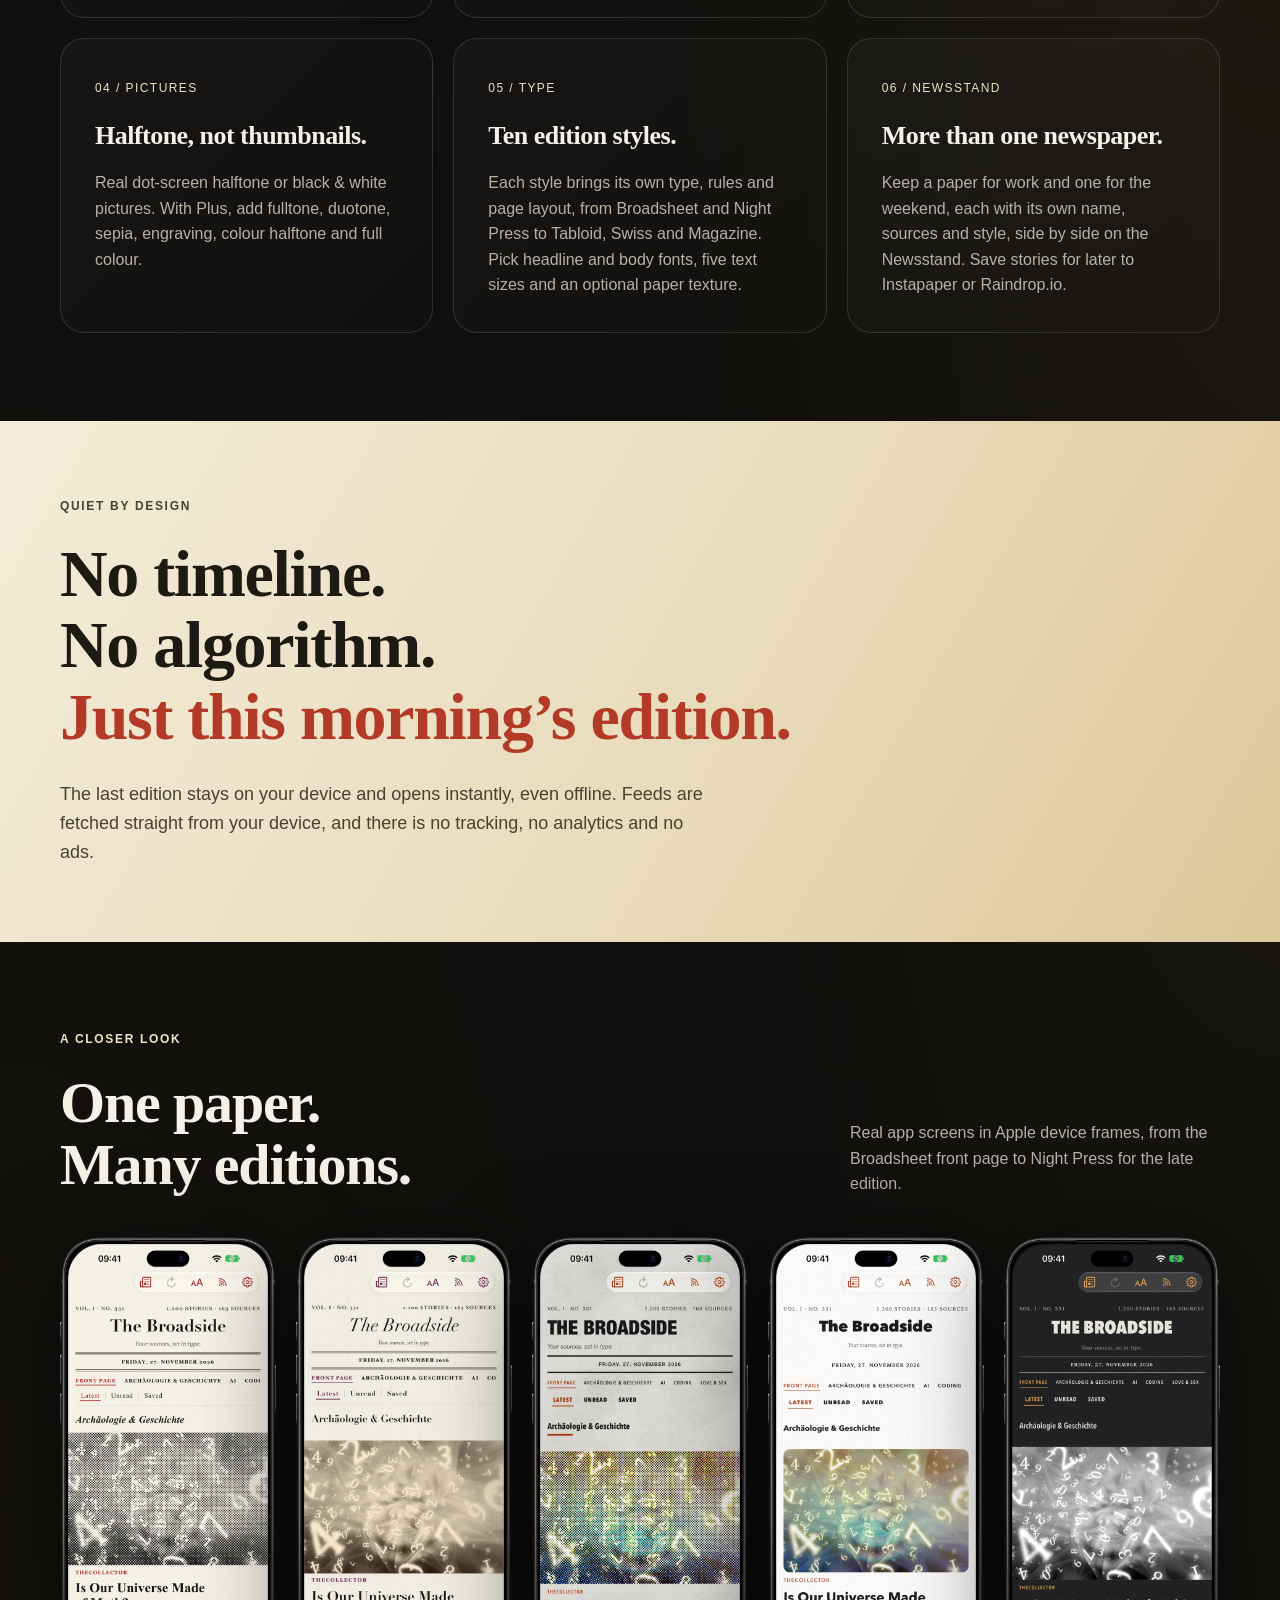
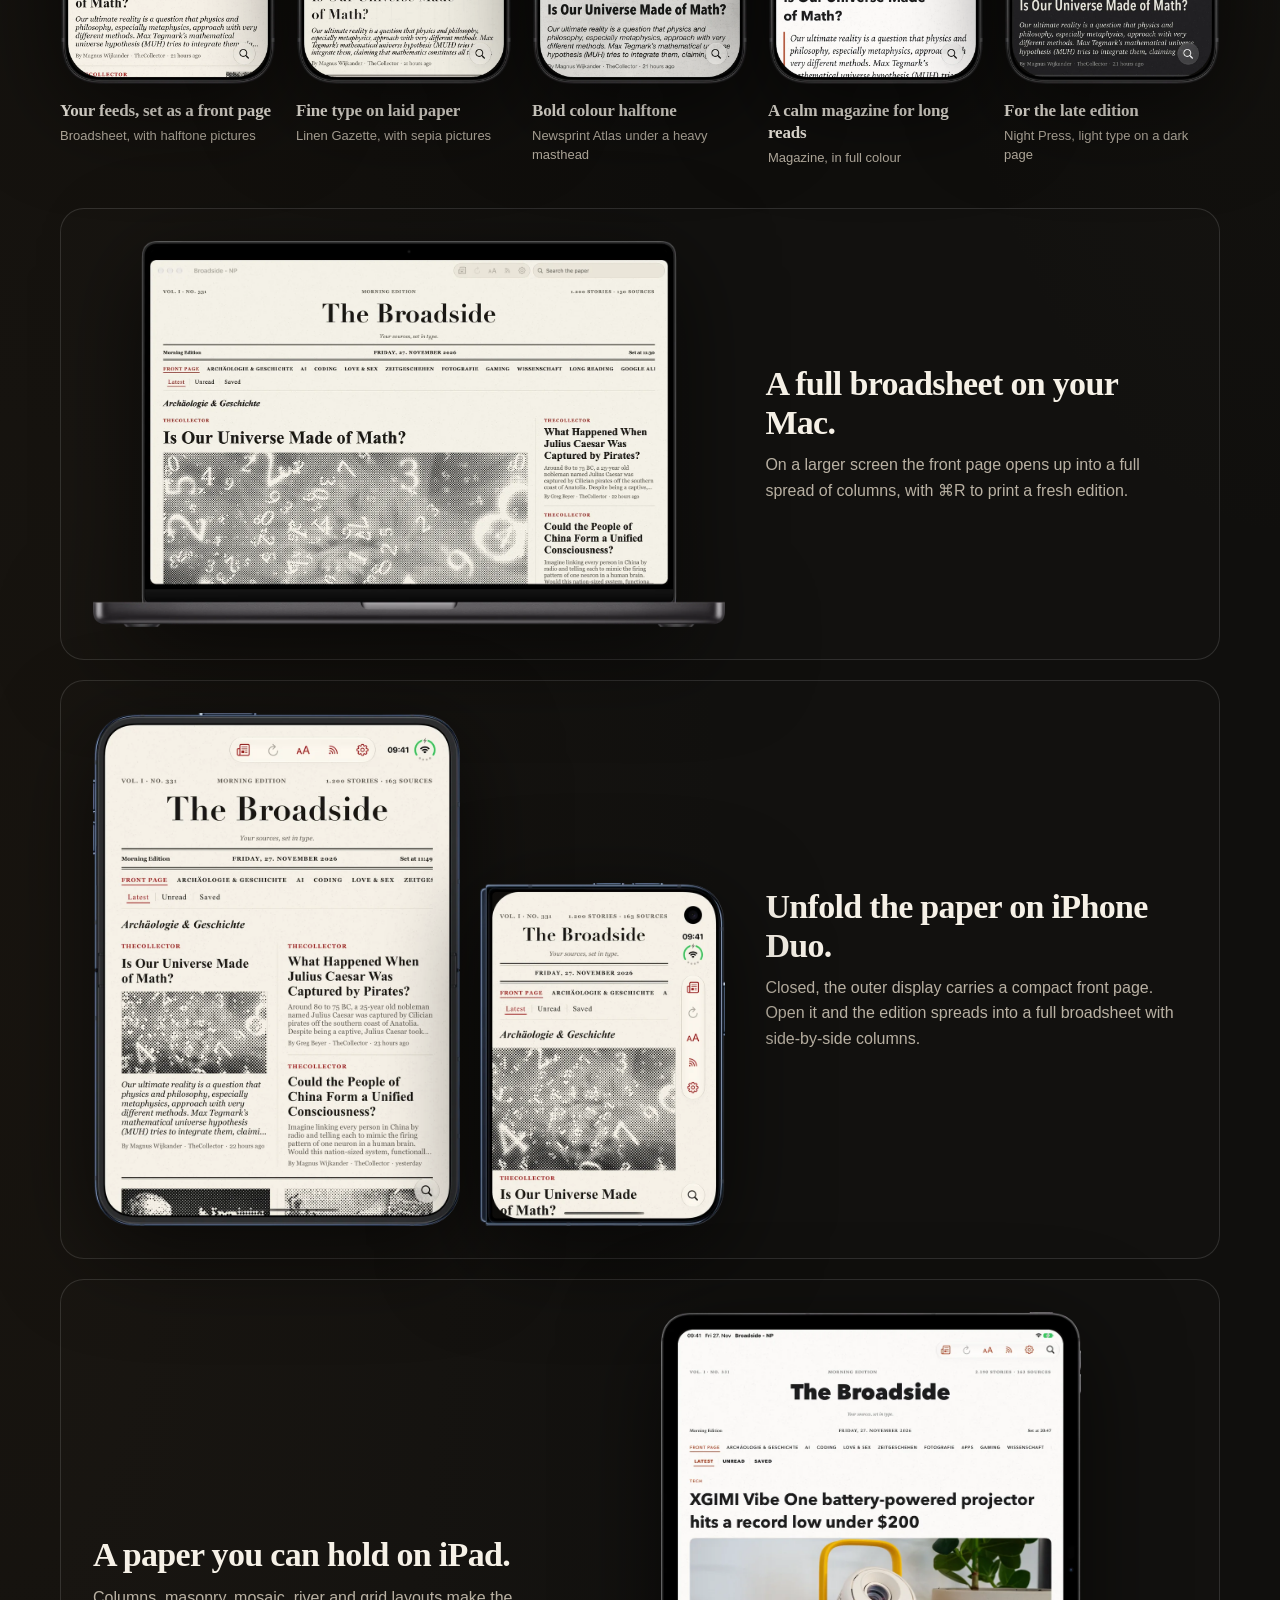
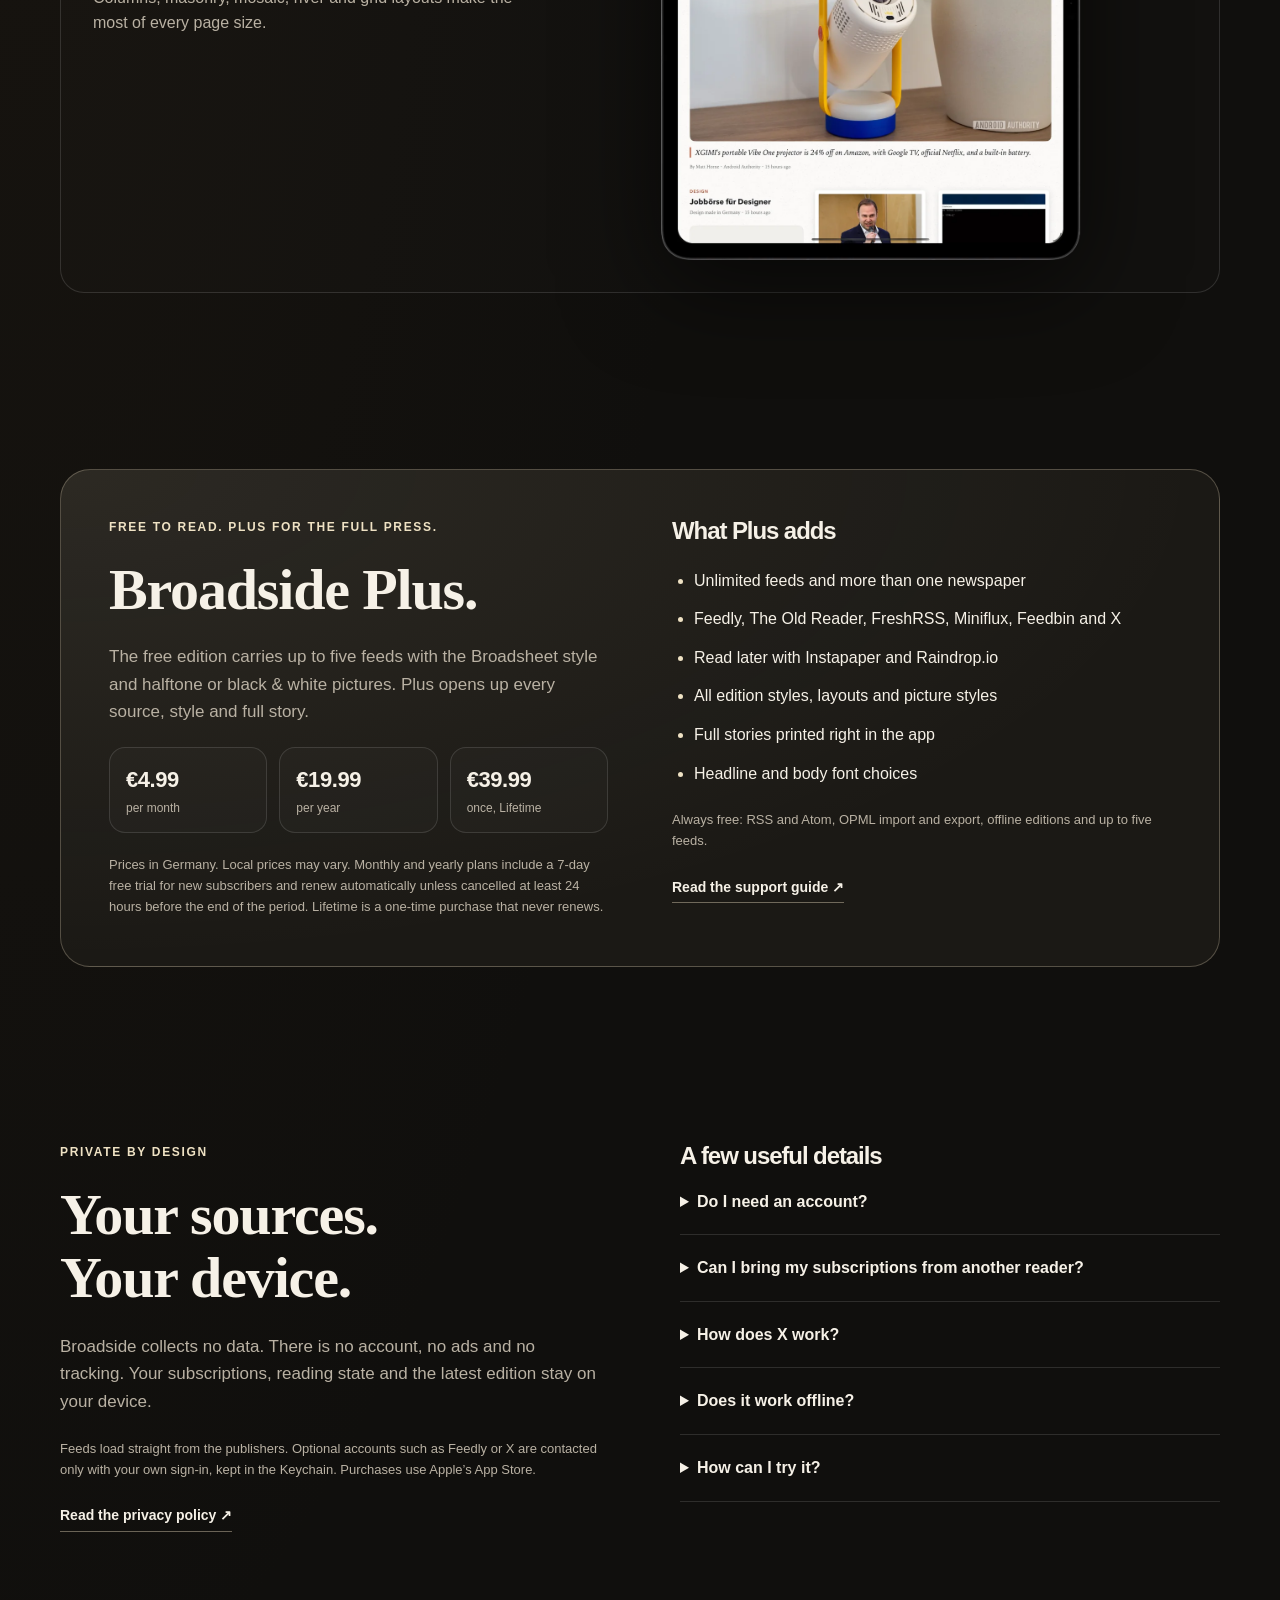
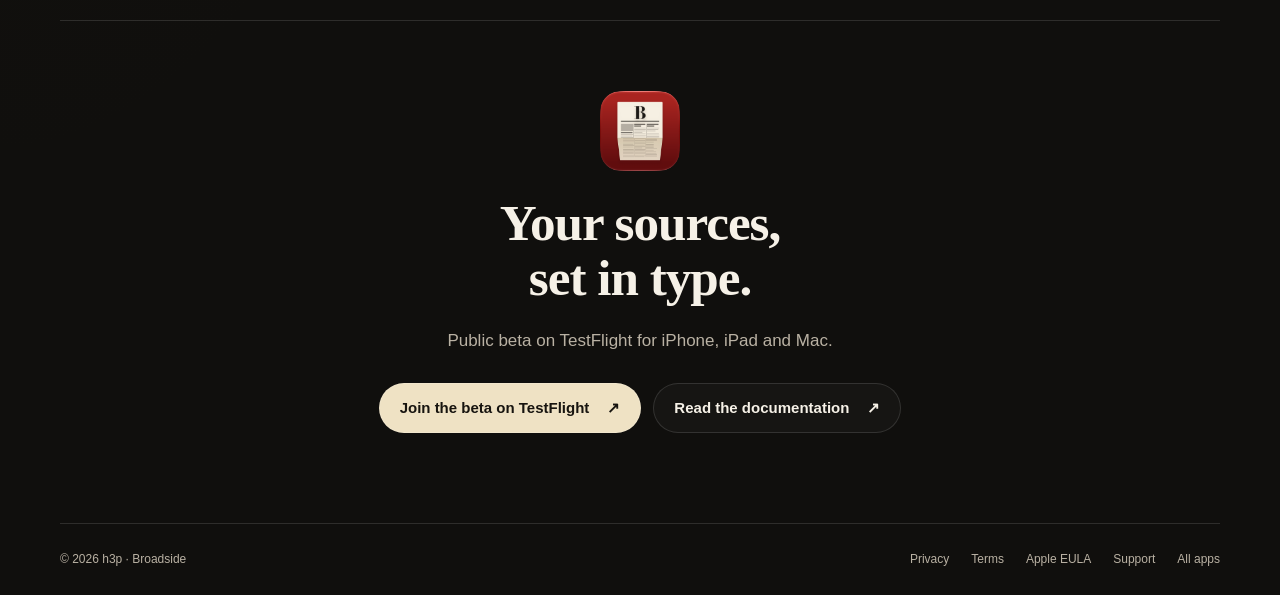
==== commit 3793dcf3: "Link the public TestFlight beta on both pages Co-Authored-By: Claude Opus 5.5 <noreply@anthropic.com" ====
--- a/index.html
+++ b/index.html
@@ -36,8 +36,8 @@
         <p class="eyebrow">FEED READER · IPHONE, IPAD &amp; MAC</p>
         <h1 id="hero-title">Your feeds,<br>set as a <span>front page.</span></h1>
         <p class="lede">Broadside prints the news you already follow as a calm daily newspaper: a lead story with its picture, balanced columns and an In Brief section, set in serif type on paper-coloured stock.</p>
-        <p class="review-status"><span aria-hidden="true"></span>Coming soon to the App Store</p>
-        <div class="actions"><a class="button primary" href="#screenshots">See the paper</a><a class="button secondary" href="https://apps-h3p.com/apps/broadside/overview">Read the documentation <span aria-hidden="true">↗</span></a></div>
+        <p class="review-status"><span aria-hidden="true"></span>Public beta open on TestFlight · App Store release coming soon</p>
+        <div class="actions"><a class="button primary" href="https://testflight.apple.com/join/rrdjZYj8">Join the beta on TestFlight <span aria-hidden="true">↗</span></a><a class="button secondary" href="#screenshots">See the paper</a></div>
         <div class="proof-row"><p><strong>RSS &amp; Atom</strong><span>No account needed</span></p><p><strong>Offline</strong><span>Last edition kept</span></p><p><strong>No data</strong><span>Collected, ever</span></p></div>
       </div>
       <figure class="hero-image"><img src="assets/screenshots/devices/iphone-01-broadsheet.webp" width="700" height="1450" fetchpriority="high" alt="Broadside on iPhone: The Broadside masthead above a halftone lead picture and the headline Is Our Universe Made of Math?"><figcaption>A paper, not a timeline.</figcaption></figure>
@@ -64,9 +64,9 @@
     </section>
     <section id="privacy" class="section container privacy-section" aria-labelledby="privacy-title">
       <div><p class="eyebrow">PRIVATE BY DESIGN</p><h2 id="privacy-title">Your sources.<br>Your device.</h2><p>Broadside collects no data. There is no account, no ads and no tracking. Your subscriptions, reading state and the latest edition stay on your device.</p><p class="small">Feeds load straight from the publishers. Optional accounts such as Feedly or X are contacted only with your own sign-in, kept in the Keychain. Purchases use Apple’s App Store.</p><a class="text-link" href="https://apps-h3p.com/apps/broadside/privacy-policy">Read the privacy policy <span aria-hidden="true">↗</span></a></div>
-      <div class="faq"><h3>A few useful details</h3><details><summary>Do I need an account?</summary><p>No. Add any RSS or Atom feed or paste a website address. On first launch you can also tap Add starter feeds to get going straight away.</p></details><details><summary>Can I bring my subscriptions from another reader?</summary><p>Yes. Import an OPML file in Sources, and export your paper the same way. With Plus you can also connect Feedly, The Old Reader, FreshRSS, Miniflux or Feedbin.</p></details><details><summary>How does X work?</summary><p>X is optional and part of Plus. It needs your own X developer app Client ID and an X API plan that includes the home timeline.</p></details><details><summary>Does it work offline?</summary><p>Yes. The last edition is kept on your device and opens instantly, with or without a connection.</p></details><details><summary>When can I download the app?</summary><p>Broadside is coming soon to the App Store for iPhone, iPad and Mac. Follow the <a href="https://apps-h3p.com/apps/broadside/overview">app documentation</a> for updates.</p></details></div>
+      <div class="faq"><h3>A few useful details</h3><details><summary>Do I need an account?</summary><p>No. Add any RSS or Atom feed or paste a website address. On first launch you can also tap Add starter feeds to get going straight away.</p></details><details><summary>Can I bring my subscriptions from another reader?</summary><p>Yes. Import an OPML file in Sources, and export your paper the same way. With Plus you can also connect Feedly, The Old Reader, FreshRSS, Miniflux or Feedbin.</p></details><details><summary>How does X work?</summary><p>X is optional and part of Plus. It needs your own X developer app Client ID and an X API plan that includes the home timeline.</p></details><details><summary>Does it work offline?</summary><p>Yes. The last edition is kept on your device and opens instantly, with or without a connection.</p></details><details><summary>How can I try it?</summary><p>The public beta is open now: <a href="https://testflight.apple.com/join/rrdjZYj8">join it on TestFlight</a> on iPhone, iPad or Mac. The App Store release is coming soon; follow the <a href="https://apps-h3p.com/apps/broadside/overview">app documentation</a> for updates.</p></details></div>
     </section>
-    <section class="closing container"><img src="assets/app-icon.png?v=2" width="80" height="80" loading="lazy" alt="Broadside app icon"><h2>Your sources,<br>set in type.</h2><p>Coming soon for iPhone, iPad and Mac.</p><div class="actions"><a class="button primary" href="https://apps-h3p.com/apps/broadside/overview">Read the documentation <span aria-hidden="true">↗</span></a><a class="button secondary" href="https://apps-h3p.com/support/support-and-feedback">Get in touch <span aria-hidden="true">↗</span></a></div></section>
+    <section class="closing container"><img src="assets/app-icon.png?v=2" width="80" height="80" loading="lazy" alt="Broadside app icon"><h2>Your sources,<br>set in type.</h2><p>Public beta on TestFlight for iPhone, iPad and Mac.</p><div class="actions"><a class="button primary" href="https://testflight.apple.com/join/rrdjZYj8">Join the beta on TestFlight <span aria-hidden="true">↗</span></a><a class="button secondary" href="https://apps-h3p.com/apps/broadside/overview">Read the documentation <span aria-hidden="true">↗</span></a></div></section>
   </main>
   <footer class="container site-footer"><p>© 2026 h3p · Broadside</p><nav aria-label="Legal and support"><a href="https://apps-h3p.com/apps/broadside/privacy-policy">Privacy</a><a href="https://apps-h3p.com/policies/terms-of-service">Terms</a><a href="https://www.apple.com/legal/internet-services/itunes/dev/stdeula/">Apple EULA</a><a href="https://apps-h3p.com/apps/broadside/support">Support</a><a href="https://h3pdesign.github.io/">All apps</a></nav></footer>
 </body>
